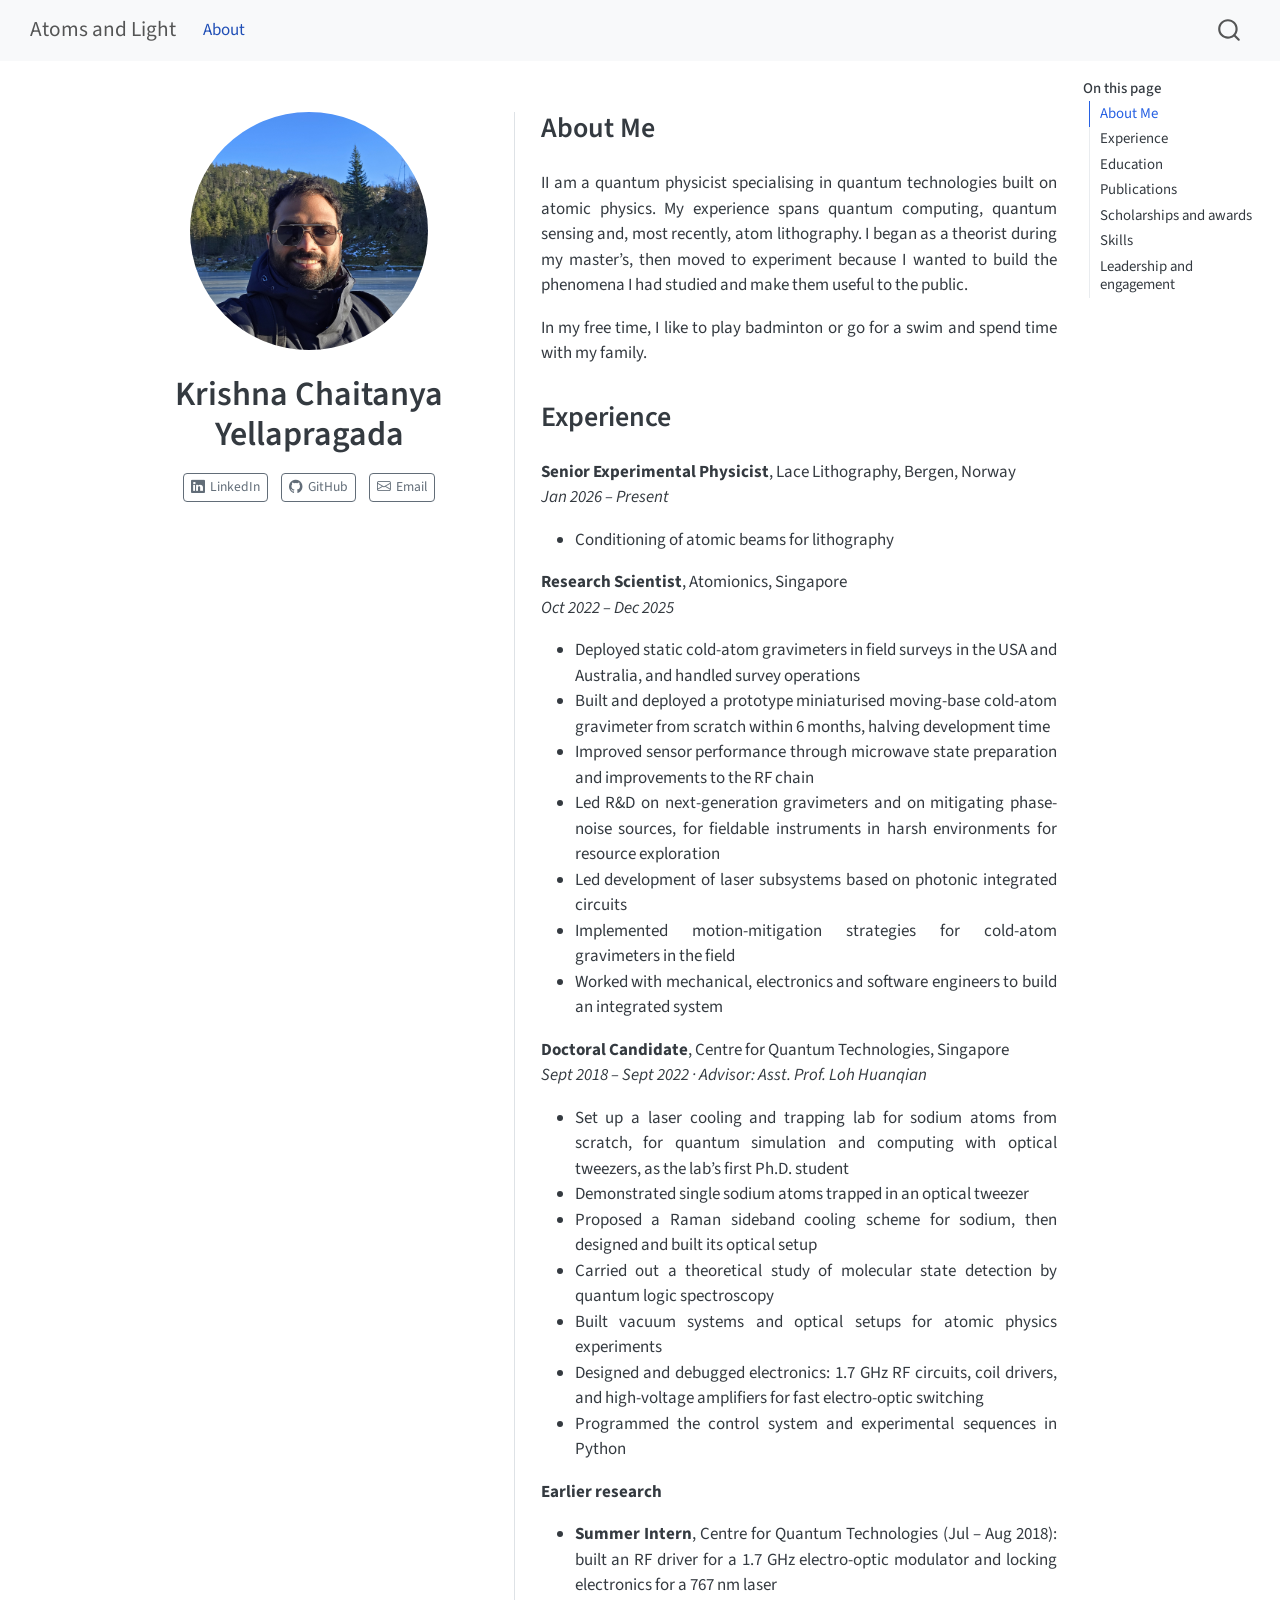
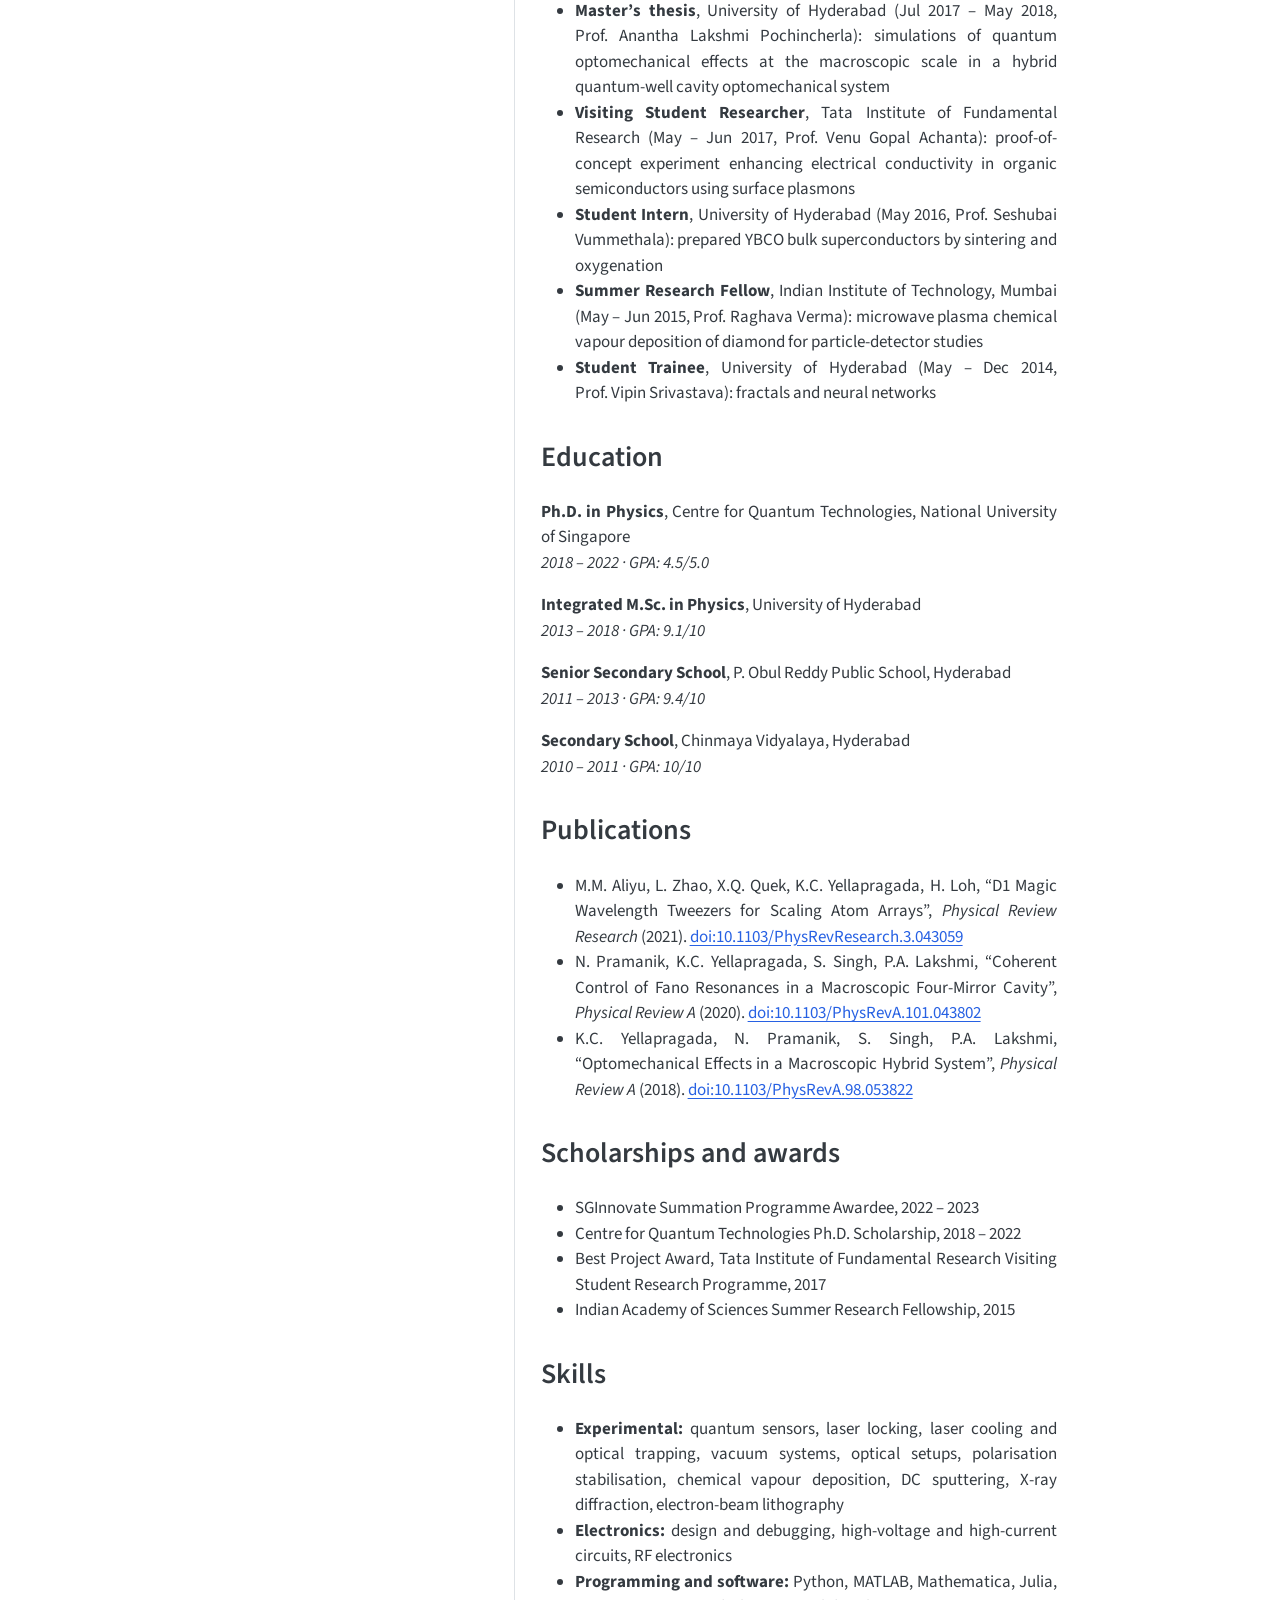
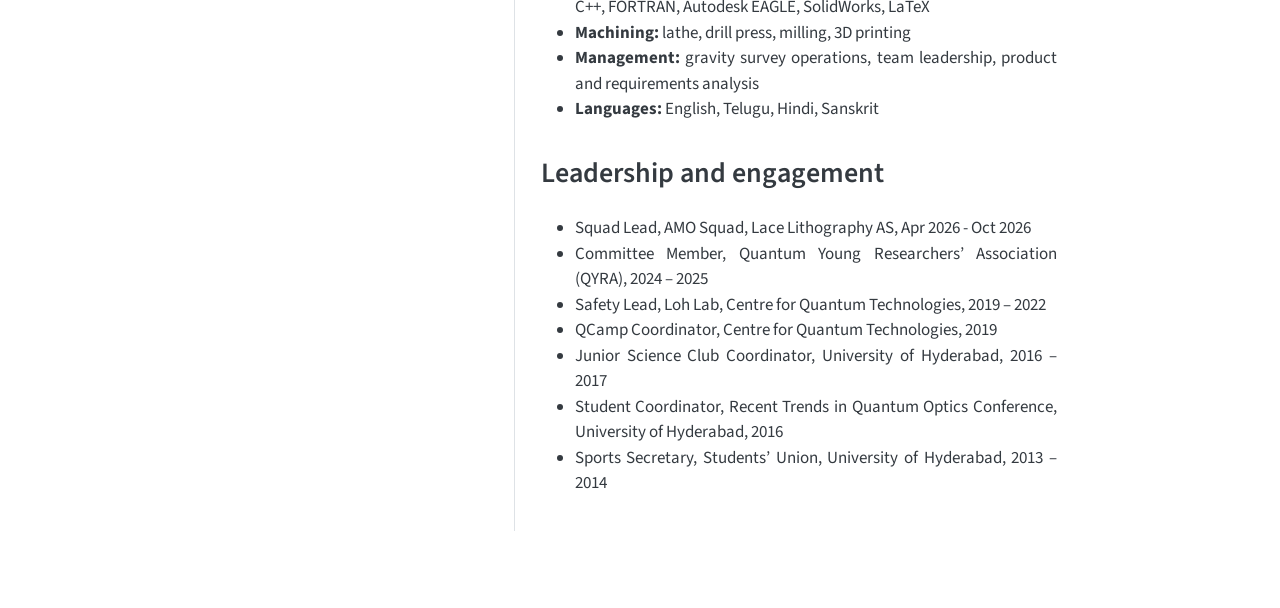
==== docs/about.html @ 5b6714f2 "update contact" ====
<!DOCTYPE html>
<html xmlns="http://www.w3.org/1999/xhtml" lang="en" xml:lang="en"><head>

<meta charset="utf-8">
<meta name="generator" content="quarto-1.10.18">

<meta name="viewport" content="width=device-width, initial-scale=1.0, user-scalable=yes">


<title>Krishna Chaitanya Yellapragada – Atoms and Light</title>
<style>
/* Default styles provided by pandoc.
** See https://pandoc.org/MANUAL.html#variables-for-html for config info.
*/
span.smallcaps{font-variant: small-caps;}
div.columns{display: flex; gap: 1.5em;}
div.column{flex: auto;}
@media screen {
div.columns{gap: min(4vw, 1.5em);}
div.column{overflow-x: auto;}
}
div.hanging-indent{margin-left: 1.5em; text-indent: -1.5em;}
ul.task-list{list-style: none;}
ul.task-list li input[type="checkbox"] {
  width: 0.8em;
  margin: 0 0.8em 0.2em -1em; /* quarto-specific, see https://github.com/quarto-dev/quarto-cli/issues/4556 */ 
  vertical-align: middle;
}
</style>


<script src="site_libs/quarto-nav/quarto-nav.js"></script>
<script src="site_libs/quarto-nav/headroom.min.js"></script>
<script src="site_libs/clipboard/clipboard.min.js"></script>
<script src="site_libs/quarto-search/autocomplete.umd.js"></script>
<script src="site_libs/quarto-search/fuse.min.js"></script>
<script src="site_libs/quarto-search/quarto-search.js"></script>
<meta name="quarto:offset" content="./">
<script src="site_libs/quarto-html/quarto.js" type="module"></script>
<script src="site_libs/quarto-html/tabsets/tabsets.js" type="module"></script>
<script src="site_libs/quarto-html/popper.min.js"></script>
<script src="site_libs/quarto-html/tippy.umd.min.js"></script>
<link href="site_libs/quarto-html/tippy.css" rel="stylesheet">
<link href="site_libs/quarto-html/quarto-syntax-highlighting-64a204ab8560d761af7679ceaba22944.css" rel="stylesheet" id="quarto-text-highlighting-styles">
<script src="site_libs/bootstrap/bootstrap.min.js"></script>
<link href="site_libs/bootstrap/bootstrap-icons.css" rel="stylesheet">
<link href="site_libs/bootstrap/bootstrap-0900497a1047311e51feb6b07a6ad176.min.css" rel="stylesheet" append-hash="true" id="quarto-bootstrap" data-mode="light">
<script id="quarto-search-options" type="application/json">{
  "location": "navbar",
  "copy-button": false,
  "collapse-after": 3,
  "panel-placement": "end",
  "type": "overlay",
  "limit": 50,
  "keyboard-shortcut": [
    "f",
    "/",
    "s"
  ],
  "show-item-context": false,
  "language": {
    "search-no-results-text": "No results",
    "search-matching-documents-text": "matching documents",
    "search-copy-link-title": "Copy link to search",
    "search-hide-matches-text": "Hide additional matches",
    "search-more-match-text": "more match in this document",
    "search-more-matches-text": "more matches in this document",
    "search-clear-button-title": "Clear",
    "search-text-placeholder": "",
    "search-detached-cancel-button-title": "Cancel",
    "search-submit-button-title": "Submit",
    "search-label": "Search"
  }
}</script>


<link rel="stylesheet" href="styles.css">
</head>

<body class="nav-fixed quarto-light">

<div id="quarto-search-results"></div>
  <header id="quarto-header" class="headroom fixed-top">
    <nav class="navbar navbar-expand-lg " data-bs-theme="dark">
      <div class="navbar-container container-fluid">
      <div class="navbar-brand-container mx-auto">
    <a class="navbar-brand" href="./index.html">
    <span class="navbar-title">Atoms and Light</span>
    </a>
  </div>
            <div id="quarto-search" class="" title="Search"></div>
          <button class="navbar-toggler" type="button" data-bs-toggle="collapse" data-bs-target="#navbarCollapse" aria-controls="navbarCollapse" role="menu" aria-expanded="false" aria-label="Toggle navigation" onclick="if (window.quartoToggleHeadroom) { window.quartoToggleHeadroom(); }">
  <span class="navbar-toggler-icon"></span>
</button>
          <div class="collapse navbar-collapse" id="navbarCollapse">
            <ul class="navbar-nav navbar-nav-scroll me-auto">
  <li class="nav-item">
    <a class="nav-link active" href="./about.html" aria-current="page"> 
<span class="menu-text">About</span></a>
  </li>  
</ul>
          </div> <!-- /navcollapse -->
            <div class="quarto-navbar-tools">
</div>
      </div> <!-- /container-fluid -->
    </nav>
</header>
<!-- content -->
<div id="quarto-content" class="quarto-container page-columns page-rows-contents page-layout-article page-navbar">
<!-- sidebar -->
<!-- margin-sidebar -->
    <div id="quarto-margin-sidebar" class="sidebar margin-sidebar">
        <nav id="TOC" role="doc-toc" class="toc-active">
    <h2 id="toc-title">On this page</h2>
  <ul>
  <li><a href="#about-me" id="toc-about-me" class="nav-link active" data-scroll-target="#about-me">About Me</a></li>
  <li><a href="#experience" id="toc-experience" class="nav-link" data-scroll-target="#experience">Experience</a></li>
  <li><a href="#education" id="toc-education" class="nav-link" data-scroll-target="#education">Education</a></li>
  <li><a href="#publications" id="toc-publications" class="nav-link" data-scroll-target="#publications">Publications</a></li>
  <li><a href="#scholarships-and-awards" id="toc-scholarships-and-awards" class="nav-link" data-scroll-target="#scholarships-and-awards">Scholarships and awards</a></li>
  <li><a href="#skills" id="toc-skills" class="nav-link" data-scroll-target="#skills">Skills</a></li>
  <li><a href="#leadership-and-engagement" id="toc-leadership-and-engagement" class="nav-link" data-scroll-target="#leadership-and-engagement">Leadership and engagement</a></li>
  </ul>
</nav>
    </div>
<!-- main -->
<div class="quarto-about-trestles">
  <div class="about-entity">
    <img src="general_images/KC_DP.jpg" class="about-image
  round " style="height: 14em; width: 14em;">
<header id="title-block-header" class="quarto-title-block default">
<div class="quarto-title">
<h1 class="title">Krishna Chaitanya Yellapragada</h1>
</div>
<div class="quarto-title-meta">
  </div>
</header>
    <div class="about-links">
  <a href="https://www.linkedin.com/in/krishna-chaitanya-yellapragada" class="about-link" rel="" target="">
    <i class="bi bi-linkedin"></i>
     <span class="about-link-text">LinkedIn</span>
  </a>
  <a href="https://github.com/ykrischait" class="about-link" rel="" target="">
    <i class="bi bi-github"></i>
     <span class="about-link-text">GitHub</span>
  </a>
  <a href="mailto:contact@atomsandlight.com" class="about-link" rel="" target="">
    <i class="bi bi-envelope"></i>
     <span class="about-link-text">Email</span>
  </a>
</div>
  </div>
  <div class="about-contents"><main class="content" id="quarto-document-content">

<section id="about-me" class="level2">
<h2 data-anchor-id="about-me">About Me</h2>
<p>II am a quantum physicist specialising in quantum technologies built on atomic physics. My experience spans quantum computing, quantum sensing and, most recently, atom lithography. I began as a theorist during my master’s, then moved to experiment because I wanted to build the phenomena I had studied and make them useful to the public.</p>
<p>In my free time, I like to play badminton or go for a swim and spend time with my family.</p>
</section>
<section id="experience" class="level2">
<h2 data-anchor-id="experience">Experience</h2>
<p><strong>Senior Experimental Physicist</strong>, Lace Lithography, Bergen, Norway<br> <em>Jan 2026 – Present</em></p>
<ul>
<li>Conditioning of atomic beams for lithography</li>
</ul>
<p><strong>Research Scientist</strong>, Atomionics, Singapore<br> <em>Oct 2022 – Dec 2025</em></p>
<ul>
<li>Deployed static cold-atom gravimeters in field surveys in the USA and Australia, and handled survey operations</li>
<li>Built and deployed a prototype miniaturised moving-base cold-atom gravimeter from scratch within 6 months, halving development time</li>
<li>Improved sensor performance through microwave state preparation and improvements to the RF chain</li>
<li>Led R&amp;D on next-generation gravimeters and on mitigating phase-noise sources, for fieldable instruments in harsh environments for resource exploration</li>
<li>Led development of laser subsystems based on photonic integrated circuits</li>
<li>Implemented motion-mitigation strategies for cold-atom gravimeters in the field</li>
<li>Worked with mechanical, electronics and software engineers to build an integrated system</li>
</ul>
<p><strong>Doctoral Candidate</strong>, Centre for Quantum Technologies, Singapore<br> <em>Sept 2018 – Sept 2022 · Advisor: Asst. Prof.&nbsp;Loh Huanqian</em></p>
<ul>
<li>Set up a laser cooling and trapping lab for sodium atoms from scratch, for quantum simulation and computing with optical tweezers, as the lab’s first Ph.D.&nbsp;student</li>
<li>Demonstrated single sodium atoms trapped in an optical tweezer</li>
<li>Proposed a Raman sideband cooling scheme for sodium, then designed and built its optical setup</li>
<li>Carried out a theoretical study of molecular state detection by quantum logic spectroscopy</li>
<li>Built vacuum systems and optical setups for atomic physics experiments</li>
<li>Designed and debugged electronics: 1.7 GHz RF circuits, coil drivers, and high-voltage amplifiers for fast electro-optic switching</li>
<li>Programmed the control system and experimental sequences in Python</li>
</ul>
<p><strong>Earlier research</strong></p>
<ul>
<li><strong>Summer Intern</strong>, Centre for Quantum Technologies (Jul – Aug 2018): built an RF driver for a 1.7 GHz electro-optic modulator and locking electronics for a 767 nm laser</li>
<li><strong>Master’s thesis</strong>, University of Hyderabad (Jul 2017 – May 2018, Prof.&nbsp;Anantha Lakshmi Pochincherla): simulations of quantum optomechanical effects at the macroscopic scale in a hybrid quantum-well cavity optomechanical system</li>
<li><strong>Visiting Student Researcher</strong>, Tata Institute of Fundamental Research (May – Jun 2017, Prof.&nbsp;Venu Gopal Achanta): proof-of-concept experiment enhancing electrical conductivity in organic semiconductors using surface plasmons</li>
<li><strong>Student Intern</strong>, University of Hyderabad (May 2016, Prof.&nbsp;Seshubai Vummethala): prepared YBCO bulk superconductors by sintering and oxygenation</li>
<li><strong>Summer Research Fellow</strong>, Indian Institute of Technology, Mumbai (May – Jun 2015, Prof.&nbsp;Raghava Verma): microwave plasma chemical vapour deposition of diamond for particle-detector studies</li>
<li><strong>Student Trainee</strong>, University of Hyderabad (May – Dec 2014, Prof.&nbsp;Vipin Srivastava): fractals and neural networks</li>
</ul>
</section>
<section id="education" class="level2">
<h2 data-anchor-id="education">Education</h2>
<p><strong>Ph.D.&nbsp;in Physics</strong>, Centre for Quantum Technologies, National University of Singapore<br> <em>2018 – 2022 · GPA: 4.5/5.0</em></p>
<p><strong>Integrated M.Sc. in Physics</strong>, University of Hyderabad<br> <em>2013 – 2018 · GPA: 9.1/10</em></p>
<p><strong>Senior Secondary School</strong>, P. Obul Reddy Public School, Hyderabad<br> <em>2011 – 2013 · GPA: 9.4/10</em></p>
<p><strong>Secondary School</strong>, Chinmaya Vidyalaya, Hyderabad<br> <em>2010 – 2011 · GPA: 10/10</em></p>
</section>
<section id="publications" class="level2">
<h2 data-anchor-id="publications">Publications</h2>
<ul>
<li>M.M. Aliyu, L. Zhao, X.Q. Quek, K.C. Yellapragada, H. Loh, “D1 Magic Wavelength Tweezers for Scaling Atom Arrays”, <em>Physical Review Research</em> (2021). <a href="https://doi.org/10.1103/PhysRevResearch.3.043059">doi:10.1103/PhysRevResearch.3.043059</a></li>
<li>N. Pramanik, K.C. Yellapragada, S. Singh, P.A. Lakshmi, “Coherent Control of Fano Resonances in a Macroscopic Four-Mirror Cavity”, <em>Physical Review A</em> (2020). <a href="https://doi.org/10.1103/PhysRevA.101.043802">doi:10.1103/PhysRevA.101.043802</a></li>
<li>K.C. Yellapragada, N. Pramanik, S. Singh, P.A. Lakshmi, “Optomechanical Effects in a Macroscopic Hybrid System”, <em>Physical Review A</em> (2018). <a href="https://doi.org/10.1103/PhysRevA.98.053822">doi:10.1103/PhysRevA.98.053822</a></li>
</ul>
</section>
<section id="scholarships-and-awards" class="level2">
<h2 data-anchor-id="scholarships-and-awards">Scholarships and awards</h2>
<ul>
<li>SGInnovate Summation Programme Awardee, 2022 – 2023</li>
<li>Centre for Quantum Technologies Ph.D.&nbsp;Scholarship, 2018 – 2022</li>
<li>Best Project Award, Tata Institute of Fundamental Research Visiting Student Research Programme, 2017</li>
<li>Indian Academy of Sciences Summer Research Fellowship, 2015</li>
</ul>
</section>
<section id="skills" class="level2">
<h2 data-anchor-id="skills">Skills</h2>
<ul>
<li><strong>Experimental:</strong> quantum sensors, laser locking, laser cooling and optical trapping, vacuum systems, optical setups, polarisation stabilisation, chemical vapour deposition, DC sputtering, X-ray diffraction, electron-beam lithography</li>
<li><strong>Electronics:</strong> design and debugging, high-voltage and high-current circuits, RF electronics</li>
<li><strong>Programming and software:</strong> Python, MATLAB, Mathematica, Julia, C++, FORTRAN, Autodesk EAGLE, SolidWorks, LaTeX</li>
<li><strong>Machining:</strong> lathe, drill press, milling, 3D printing</li>
<li><strong>Management:</strong> gravity survey operations, team leadership, product and requirements analysis</li>
<li><strong>Languages:</strong> English, Telugu, Hindi, Sanskrit</li>
</ul>
</section>
<section id="leadership-and-engagement" class="level2">
<h2 data-anchor-id="leadership-and-engagement">Leadership and engagement</h2>
<ul>
<li>Squad Lead, AMO Squad, Lace Lithography AS, Apr 2026 - Oct 2026</li>
<li>Committee Member, Quantum Young Researchers’ Association (QYRA), 2024 – 2025</li>
<li>Safety Lead, Loh Lab, Centre for Quantum Technologies, 2019 – 2022</li>
<li>QCamp Coordinator, Centre for Quantum Technologies, 2019</li>
<li>Junior Science Club Coordinator, University of Hyderabad, 2016 – 2017</li>
<li>Student Coordinator, Recent Trends in Quantum Optics Conference, University of Hyderabad, 2016</li>
<li>Sports Secretary, Students’ Union, University of Hyderabad, 2013 – 2014</li>
</ul>


</section>
</main></div>
</div>
 <!-- /main -->
<script id="quarto-html-after-body" type="application/javascript">
  window.document.addEventListener("DOMContentLoaded", function (event) {
    const isCodeAnnotation = (el) => {
      for (const clz of el.classList) {
        if (clz.startsWith('code-annotation-')) {                     
          return true;
        }
      }
      return false;
    }
    const onCopySuccess = function(e) {
      // button target
      const button = e.trigger;
      // don't keep focus
      button.blur();
      // flash "checked"
      button.classList.add('code-copy-button-checked');
      var currentTitle = button.getAttribute("title");
      button.setAttribute("title", "Copied!");
      let tooltip;
      if (window.bootstrap) {
        button.setAttribute("data-bs-toggle", "tooltip");
        button.setAttribute("data-bs-placement", "left");
        button.setAttribute("data-bs-title", "Copied!");
        tooltip = new bootstrap.Tooltip(button, 
          { trigger: "manual", 
            customClass: "code-copy-button-tooltip",
            offset: [0, -8]});
        tooltip.show();    
      }
      setTimeout(function() {
        if (tooltip) {
          tooltip.hide();
          button.removeAttribute("data-bs-title");
          button.removeAttribute("data-bs-toggle");
          button.removeAttribute("data-bs-placement");
        }
        button.setAttribute("title", currentTitle);
        button.classList.remove('code-copy-button-checked');
      }, 1000);
      // clear code selection
      e.clearSelection();
    }
    const getTextToCopy = function(trigger) {
      const outerScaffold = trigger.parentElement.cloneNode(true);
      const codeEl = outerScaffold.querySelector('code');
      for (const childEl of codeEl.children) {
        if (isCodeAnnotation(childEl)) {
          childEl.remove();
        }
      }
      return codeEl.innerText;
    }
    const clipboard = new window.ClipboardJS('.code-copy-button:not([data-in-quarto-modal])', {
      text: getTextToCopy
    });
    clipboard.on('success', onCopySuccess);
    if (window.document.getElementById('quarto-embedded-source-code-modal')) {
      const clipboardModal = new window.ClipboardJS('.code-copy-button[data-in-quarto-modal]', {
        text: getTextToCopy,
        container: window.document.getElementById('quarto-embedded-source-code-modal')
      });
      clipboardModal.on('success', onCopySuccess);
    }
      var localhostRegex = new RegExp(/^(?:http|https):\/\/localhost\:?[0-9]*\//);
      var mailtoRegex = new RegExp(/^mailto:/);
        var filterRegex = new RegExp("https:\/\/www\.atomsandlight\.com");
      var isInternal = (href) => {
          return filterRegex.test(href) || localhostRegex.test(href) || mailtoRegex.test(href);
      }
      // Inspect non-navigation links and adorn them if external
     var links = window.document.querySelectorAll('a[href]:not(.nav-link):not(.navbar-brand):not(.toc-action):not(.sidebar-link):not(.sidebar-item-toggle):not(.pagination-link):not(.no-external):not([aria-hidden]):not(.dropdown-item):not(.quarto-navigation-tool):not(.about-link)');
      for (var i=0; i<links.length; i++) {
        const link = links[i];
        if (!isInternal(link.href)) {
          // undo the damage that might have been done by quarto-nav.js in the case of
          // links that we want to consider external
          if (link.dataset.originalHref !== undefined) {
            link.href = link.dataset.originalHref;
          }
        }
      }
    function tippyHover(el, contentFn, onTriggerFn, onUntriggerFn) {
      const config = {
        allowHTML: true,
        maxWidth: 500,
        delay: 100,
        arrow: false,
        appendTo: function(el) {
            return el.parentElement;
        },
        interactive: true,
        interactiveBorder: 10,
        theme: 'quarto',
        placement: 'bottom-start',
      };
      if (contentFn) {
        config.content = contentFn;
      }
      if (onTriggerFn) {
        config.onTrigger = onTriggerFn;
      }
      if (onUntriggerFn) {
        config.onUntrigger = onUntriggerFn;
      }
      window.tippy(el, config); 
    }
    const noterefs = window.document.querySelectorAll('a[role="doc-noteref"]');
    for (var i=0; i<noterefs.length; i++) {
      const ref = noterefs[i];
      tippyHover(ref, function() {
        // use id or data attribute instead here
        let href = ref.getAttribute('data-footnote-href') || ref.getAttribute('href');
        try { href = new URL(href).hash; } catch {}
        const id = href.replace(/^#\/?/, "");
        const note = window.document.getElementById(id);
        if (note) {
          return note.innerHTML;
        } else {
          return "";
        }
      });
    }
    const xrefs = window.document.querySelectorAll('a.quarto-xref');
    const processXRef = (id, note) => {
      // Strip column container classes
      const stripColumnClz = (el) => {
        el.classList.remove("page-full", "page-columns");
        if (el.children) {
          for (const child of el.children) {
            stripColumnClz(child);
          }
        }
      }
      stripColumnClz(note)
      if (id === null || id.startsWith('sec-')) {
        // Special case sections, only their first couple elements
        const container = document.createElement("div");
        if (note.children && note.children.length > 2) {
          container.appendChild(note.children[0].cloneNode(true));
          for (let i = 1; i < note.children.length; i++) {
            const child = note.children[i];
            if (child.tagName === "P" && child.innerText === "") {
              continue;
            } else {
              container.appendChild(child.cloneNode(true));
              break;
            }
          }
          if (window.Quarto?.typesetMath) {
            window.Quarto.typesetMath(container);
          }
          return container.innerHTML
        } else {
          if (window.Quarto?.typesetMath) {
            window.Quarto.typesetMath(note);
          }
          return note.innerHTML;
        }
      } else {
        // Remove any anchor links if they are present
        const anchorLink = note.querySelector('a.anchorjs-link');
        if (anchorLink) {
          anchorLink.remove();
        }
        if (window.Quarto?.typesetMath) {
          window.Quarto.typesetMath(note);
        }
        if (note.classList.contains("callout")) {
          return note.outerHTML;
        } else {
          return note.innerHTML;
        }
      }
    }
    for (var i=0; i<xrefs.length; i++) {
      const xref = xrefs[i];
      tippyHover(xref, undefined, function(instance) {
        instance.disable();
        let url = xref.getAttribute('href');
        let hash = undefined; 
        if (url.startsWith('#')) {
          hash = url;
        } else {
          try { hash = new URL(url).hash; } catch {}
        }
        if (hash) {
          const id = hash.replace(/^#\/?/, "");
          const note = window.document.getElementById(id);
          if (note !== null) {
            try {
              const html = processXRef(id, note.cloneNode(true));
              instance.setContent(html);
            } finally {
              instance.enable();
              instance.show();
            }
          } else {
            // See if we can fetch this
            fetch(url.split('#')[0])
            .then(res => res.text())
            .then(html => {
              const parser = new DOMParser();
              const htmlDoc = parser.parseFromString(html, "text/html");
              const note = htmlDoc.getElementById(id);
              if (note !== null) {
                const html = processXRef(id, note);
                instance.setContent(html);
              } 
            }).finally(() => {
              instance.enable();
              instance.show();
            });
          }
        } else {
          // See if we can fetch a full url (with no hash to target)
          // This is a special case and we should probably do some content thinning / targeting
          fetch(url)
          .then(res => res.text())
          .then(html => {
            const parser = new DOMParser();
            const htmlDoc = parser.parseFromString(html, "text/html");
            const note = htmlDoc.querySelector('main.content');
            if (note !== null) {
              // This should only happen for chapter cross references
              // (since there is no id in the URL)
              // remove the first header
              if (note.children.length > 0 && note.children[0].tagName === "HEADER") {
                note.children[0].remove();
              }
              const html = processXRef(null, note);
              instance.setContent(html);
            } 
          }).finally(() => {
            instance.enable();
            instance.show();
          });
        }
      }, function(instance) {
      });
    }
        let selectedAnnoteEl;
        const selectorForAnnotation = ( cell, annotation) => {
          let cellAttr = 'data-code-cell="' + cell + '"';
          let lineAttr = 'data-code-annotation="' +  annotation + '"';
          const selector = 'span[' + cellAttr + '][' + lineAttr + ']';
          return selector;
        }
        const selectCodeLines = (annoteEl) => {
          const doc = window.document;
          const targetCell = annoteEl.getAttribute("data-target-cell");
          const targetAnnotation = annoteEl.getAttribute("data-target-annotation");
          const annoteSpan = window.document.querySelector(selectorForAnnotation(targetCell, targetAnnotation));
          const lines = annoteSpan.getAttribute("data-code-lines").split(",");
          const lineIds = lines.map((line) => {
            return targetCell + "-" + line;
          })
          let top = null;
          let height = null;
          let parent = null;
          if (lineIds.length > 0) {
              //compute the position of the single el (top and bottom and make a div)
              const el = window.document.getElementById(lineIds[0]);
              top = el.offsetTop;
              height = el.offsetHeight;
              parent = el.parentElement.parentElement;
            if (lineIds.length > 1) {
              const lastEl = window.document.getElementById(lineIds[lineIds.length - 1]);
              const bottom = lastEl.offsetTop + lastEl.offsetHeight;
              height = bottom - top;
            }
            if (top !== null && height !== null && parent !== null) {
              // cook up a div (if necessary) and position it 
              let div = window.document.getElementById("code-annotation-line-highlight");
              if (div === null) {
                div = window.document.createElement("div");
                div.setAttribute("id", "code-annotation-line-highlight");
                div.style.position = 'absolute';
                parent.appendChild(div);
              }
              div.style.top = top - 2 + "px";
              div.style.height = height + 4 + "px";
              div.style.left = 0;
              let gutterDiv = window.document.getElementById("code-annotation-line-highlight-gutter");
              if (gutterDiv === null) {
                gutterDiv = window.document.createElement("div");
                gutterDiv.setAttribute("id", "code-annotation-line-highlight-gutter");
                gutterDiv.style.position = 'absolute';
                const codeCell = window.document.getElementById(targetCell);
                const gutter = codeCell.querySelector('.code-annotation-gutter');
                gutter.appendChild(gutterDiv);
              }
              gutterDiv.style.top = top - 2 + "px";
              gutterDiv.style.height = height + 4 + "px";
            }
            selectedAnnoteEl = annoteEl;
          }
        };
        const unselectCodeLines = () => {
          const elementsIds = ["code-annotation-line-highlight", "code-annotation-line-highlight-gutter"];
          elementsIds.forEach((elId) => {
            const div = window.document.getElementById(elId);
            if (div) {
              div.remove();
            }
          });
          selectedAnnoteEl = undefined;
        };
          // Handle positioning of the toggle
      window.addEventListener(
        "resize",
        throttle(() => {
          elRect = undefined;
          if (selectedAnnoteEl) {
            selectCodeLines(selectedAnnoteEl);
          }
        }, 10)
      );
      function throttle(fn, ms) {
      let throttle = false;
      let timer;
        return (...args) => {
          if(!throttle) { // first call gets through
              fn.apply(this, args);
              throttle = true;
          } else { // all the others get throttled
              if(timer) clearTimeout(timer); // cancel #2
              timer = setTimeout(() => {
                fn.apply(this, args);
                timer = throttle = false;
              }, ms);
          }
        };
      }
        // Attach click handler to the DT
        const annoteDls = window.document.querySelectorAll('dt[data-target-cell]');
        for (const annoteDlNode of annoteDls) {
          annoteDlNode.addEventListener('click', (event) => {
            const clickedEl = event.target;
            if (clickedEl !== selectedAnnoteEl) {
              unselectCodeLines();
              const activeEl = window.document.querySelector('dt[data-target-cell].code-annotation-active');
              if (activeEl) {
                activeEl.classList.remove('code-annotation-active');
              }
              selectCodeLines(clickedEl);
              clickedEl.classList.add('code-annotation-active');
            } else {
              // Unselect the line
              unselectCodeLines();
              clickedEl.classList.remove('code-annotation-active');
            }
          });
        }
    const findCites = (el) => {
      const parentEl = el.parentElement;
      if (parentEl) {
        const cites = parentEl.dataset.cites;
        if (cites) {
          return {
            el,
            cites: cites.split(' ')
          };
        } else {
          return findCites(el.parentElement)
        }
      } else {
        return undefined;
      }
    };
    var bibliorefs = window.document.querySelectorAll('a[role="doc-biblioref"]');
    for (var i=0; i<bibliorefs.length; i++) {
      const ref = bibliorefs[i];
      const citeInfo = findCites(ref);
      if (citeInfo) {
        tippyHover(citeInfo.el, function() {
          var popup = window.document.createElement('div');
          citeInfo.cites.forEach(function(cite) {
            var citeDiv = window.document.createElement('div');
            citeDiv.classList.add('hanging-indent');
            citeDiv.classList.add('csl-entry');
            var biblioDiv = window.document.getElementById('ref-' + cite);
            if (biblioDiv) {
              citeDiv.innerHTML = biblioDiv.innerHTML;
            }
            popup.appendChild(citeDiv);
          });
          return popup.innerHTML;
        });
      }
    }
  });
  </script>
</div> <!-- /content -->




</body></html>
---- docs/site_libs/quarto-html/tippy.css ----
.tippy-box[data-animation=fade][data-state=hidden]{opacity:0}[data-tippy-root]{max-width:calc(100vw - 10px)}.tippy-box{position:relative;background-color:#333;color:#fff;border-radius:4px;font-size:14px;line-height:1.4;white-space:normal;outline:0;transition-property:transform,visibility,opacity}.tippy-box[data-placement^=top]>.tippy-arrow{bottom:0}.tippy-box[data-placement^=top]>.tippy-arrow:before{bottom:-7px;left:0;border-width:8px 8px 0;border-top-color:initial;transform-origin:center top}.tippy-box[data-placement^=bottom]>.tippy-arrow{top:0}.tippy-box[data-placement^=bottom]>.tippy-arrow:before{top:-7px;left:0;border-width:0 8px 8px;border-bottom-color:initial;transform-origin:center bottom}.tippy-box[data-placement^=left]>.tippy-arrow{right:0}.tippy-box[data-placement^=left]>.tippy-arrow:before{border-width:8px 0 8px 8px;border-left-color:initial;right:-7px;transform-origin:center left}.tippy-box[data-placement^=right]>.tippy-arrow{left:0}.tippy-box[data-placement^=right]>.tippy-arrow:before{left:-7px;border-width:8px 8px 8px 0;border-right-color:initial;transform-origin:center right}.tippy-box[data-inertia][data-state=visible]{transition-timing-function:cubic-bezier(.54,1.5,.38,1.11)}.tippy-arrow{width:16px;height:16px;color:#333}.tippy-arrow:before{content:"";position:absolute;border-color:transparent;border-style:solid}.tippy-content{position:relative;padding:5px 9px;z-index:1}
---- docs/site_libs/quarto-html/quarto-syntax-highlighting-64a204ab8560d761af7679ceaba22944.css ----
/* quarto syntax highlight colors */
:root {
  --quarto-hl-ot-color: #003B4F;
  --quarto-hl-at-color: #657422;
  --quarto-hl-ss-color: #20794D;
  --quarto-hl-an-color: #5E5E5E;
  --quarto-hl-fu-color: #4758AB;
  --quarto-hl-st-color: #20794D;
  --quarto-hl-cf-color: #003B4F;
  --quarto-hl-op-color: #5E5E5E;
  --quarto-hl-er-color: #AD0000;
  --quarto-hl-bn-color: #AD0000;
  --quarto-hl-al-color: #AD0000;
  --quarto-hl-va-color: #111111;
  --quarto-hl-bu-color: inherit;
  --quarto-hl-ex-color: inherit;
  --quarto-hl-pp-color: #AD0000;
  --quarto-hl-in-color: #5E5E5E;
  --quarto-hl-vs-color: #20794D;
  --quarto-hl-wa-color: #5E5E5E;
  --quarto-hl-do-color: #5E5E5E;
  --quarto-hl-im-color: #00769E;
  --quarto-hl-ch-color: #20794D;
  --quarto-hl-dt-color: #AD0000;
  --quarto-hl-fl-color: #AD0000;
  --quarto-hl-co-color: #5E5E5E;
  --quarto-hl-cv-color: #5E5E5E;
  --quarto-hl-cn-color: #8f5902;
  --quarto-hl-sc-color: #5E5E5E;
  --quarto-hl-dv-color: #AD0000;
  --quarto-hl-kw-color: #003B4F;
}

/* other quarto variables */
:root {
  --quarto-font-monospace: SFMono-Regular, Menlo, Monaco, Consolas, "Liberation Mono", "Courier New", monospace;
}

/* syntax highlight based on Pandoc's rules */
pre > code.sourceCode > span {
  color: #003B4F;
}

code.sourceCode > span {
  color: #003B4F;
}

div.sourceCode,
div.sourceCode pre.sourceCode {
  color: #003B4F;
}

/* Normal */
code span {
  color: #003B4F;
}

/* Alert */
code span.al {
  color: #AD0000;
  font-style: inherit;
}

/* Annotation */
code span.an {
  color: #5E5E5E;
  font-style: inherit;
}

/* Attribute */
code span.at {
  color: #657422;
  font-style: inherit;
}

/* BaseN */
code span.bn {
  color: #AD0000;
  font-style: inherit;
}

/* BuiltIn */
code span.bu {
  font-style: inherit;
}

/* ControlFlow */
code span.cf {
  color: #003B4F;
  font-weight: bold;
  font-style: inherit;
}

/* Char */
code span.ch {
  color: #20794D;
  font-style: inherit;
}

/* Constant */
code span.cn {
  color: #8f5902;
  font-style: inherit;
}

/* Comment */
code span.co {
  color: #5E5E5E;
  font-style: inherit;
}

/* CommentVar */
code span.cv {
  color: #5E5E5E;
  font-style: italic;
}

/* Documentation */
code span.do {
  color: #5E5E5E;
  font-style: italic;
}

/* DataType */
code span.dt {
  color: #AD0000;
  font-style: inherit;
}

/* DecVal */
code span.dv {
  color: #AD0000;
  font-style: inherit;
}

/* Error */
code span.er {
  color: #AD0000;
  font-style: inherit;
}

/* Extension */
code span.ex {
  font-style: inherit;
}

/* Float */
code span.fl {
  color: #AD0000;
  font-style: inherit;
}

/* Function */
code span.fu {
  color: #4758AB;
  font-style: inherit;
}

/* Import */
code span.im {
  color: #00769E;
  font-style: inherit;
}

/* Information */
code span.in {
  color: #5E5E5E;
  font-style: inherit;
}

/* Keyword */
code span.kw {
  color: #003B4F;
  font-weight: bold;
  font-style: inherit;
}

/* Operator */
code span.op {
  color: #5E5E5E;
  font-style: inherit;
}

/* Other */
code span.ot {
  color: #003B4F;
  font-style: inherit;
}

/* Preprocessor */
code span.pp {
  color: #AD0000;
  font-style: inherit;
}

/* SpecialChar */
code span.sc {
  color: #5E5E5E;
  font-style: inherit;
}

/* SpecialString */
code span.ss {
  color: #20794D;
  font-style: inherit;
}

/* String */
code span.st {
  color: #20794D;
  font-style: inherit;
}

/* Variable */
code span.va {
  color: #111111;
  font-style: inherit;
}

/* VerbatimString */
code span.vs {
  color: #20794D;
  font-style: inherit;
}

/* Warning */
code span.wa {
  color: #5E5E5E;
  font-style: italic;
}

.prevent-inlining {
  content: "</";
}

/*# sourceMappingURL=9d8d5bb603a83b8298b89080a598c93b.css.map */
---- docs/styles.css ----
/* css styles */
main.content p,
main.content li {
  text-align: justify;
  hyphens: auto;
}
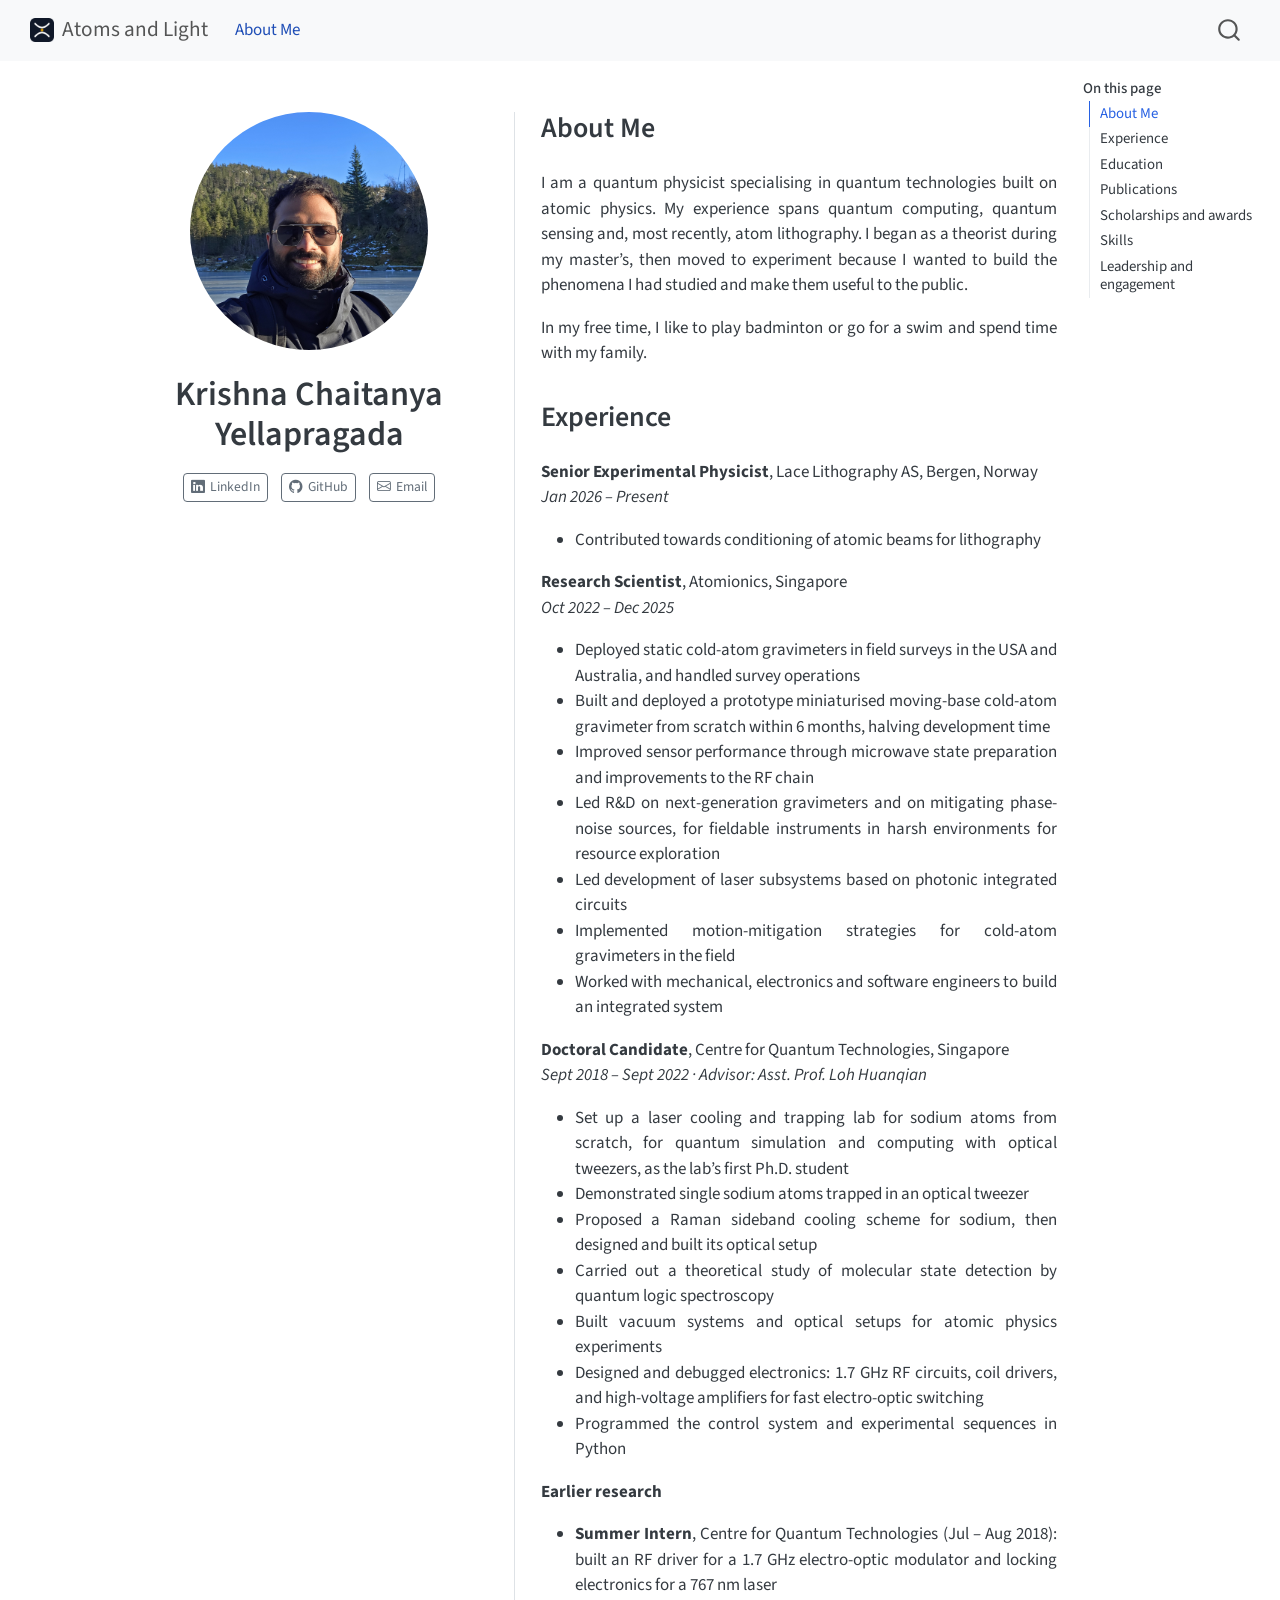
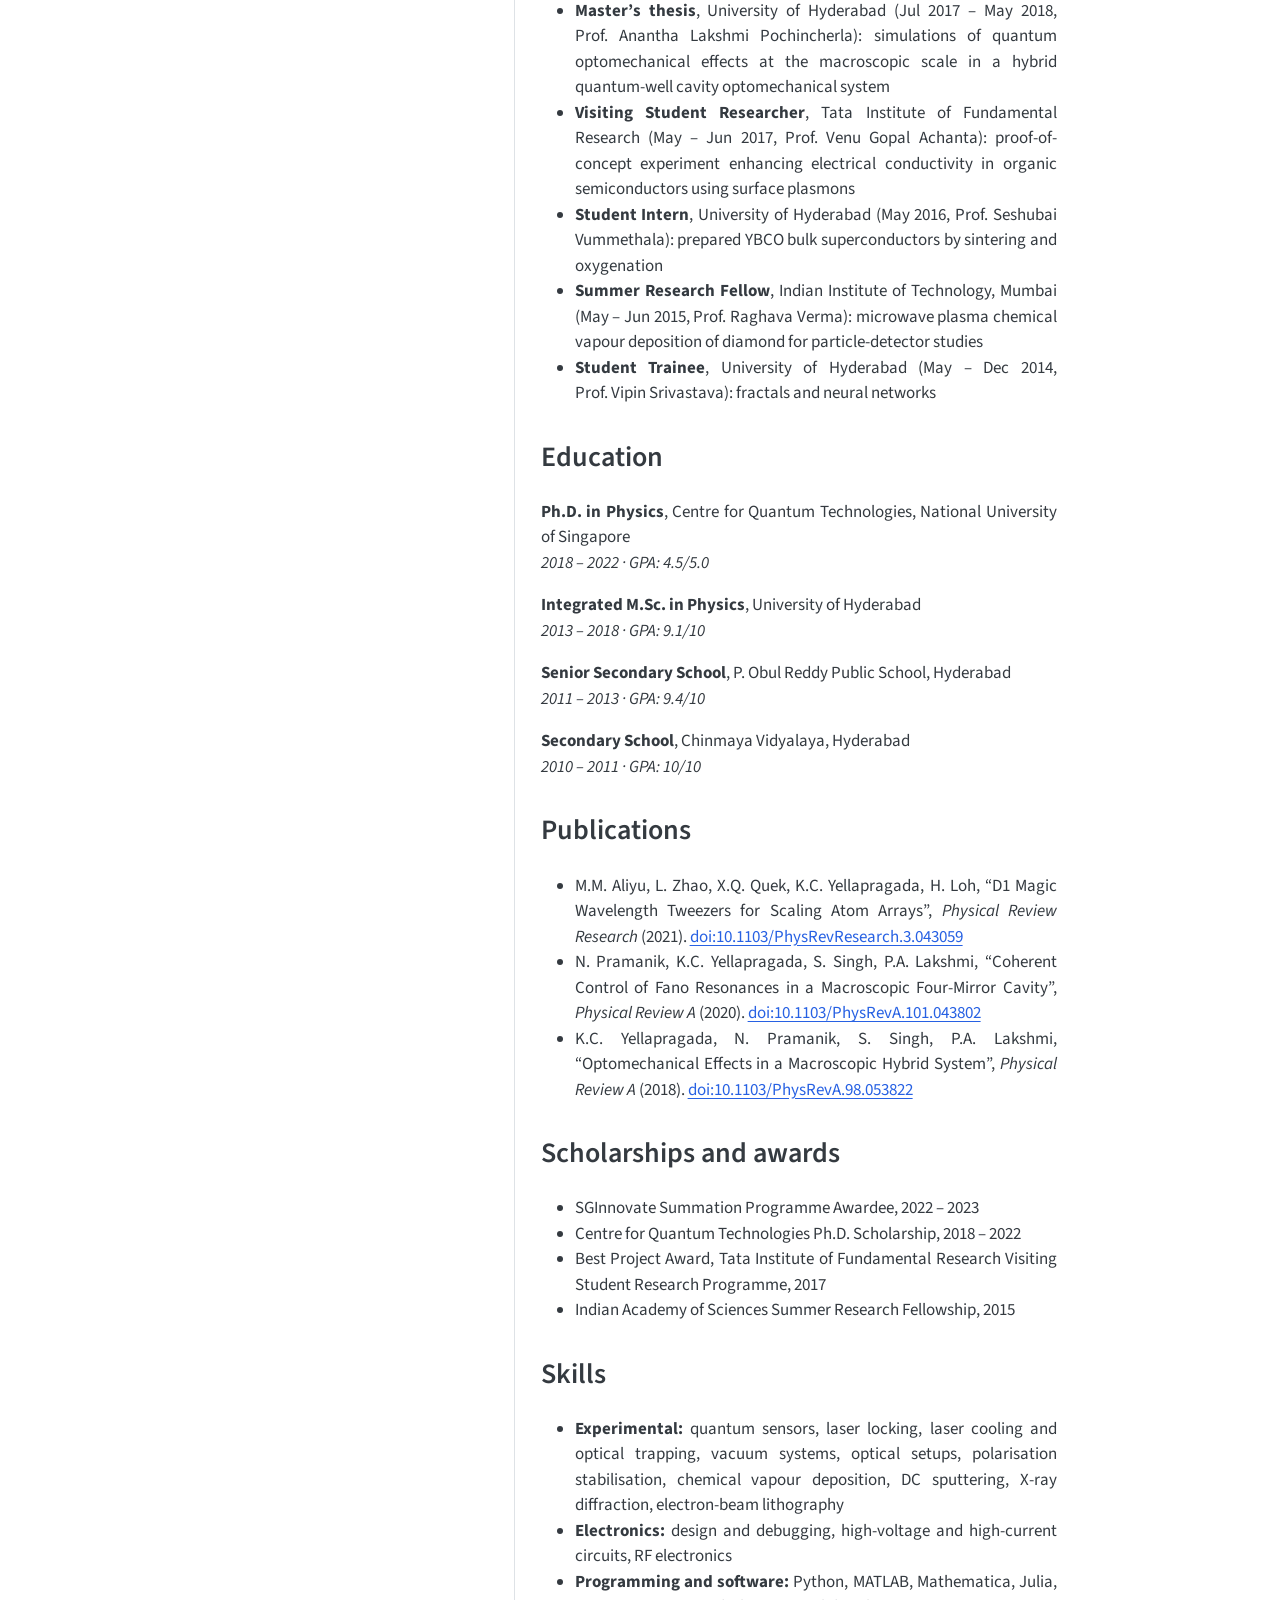
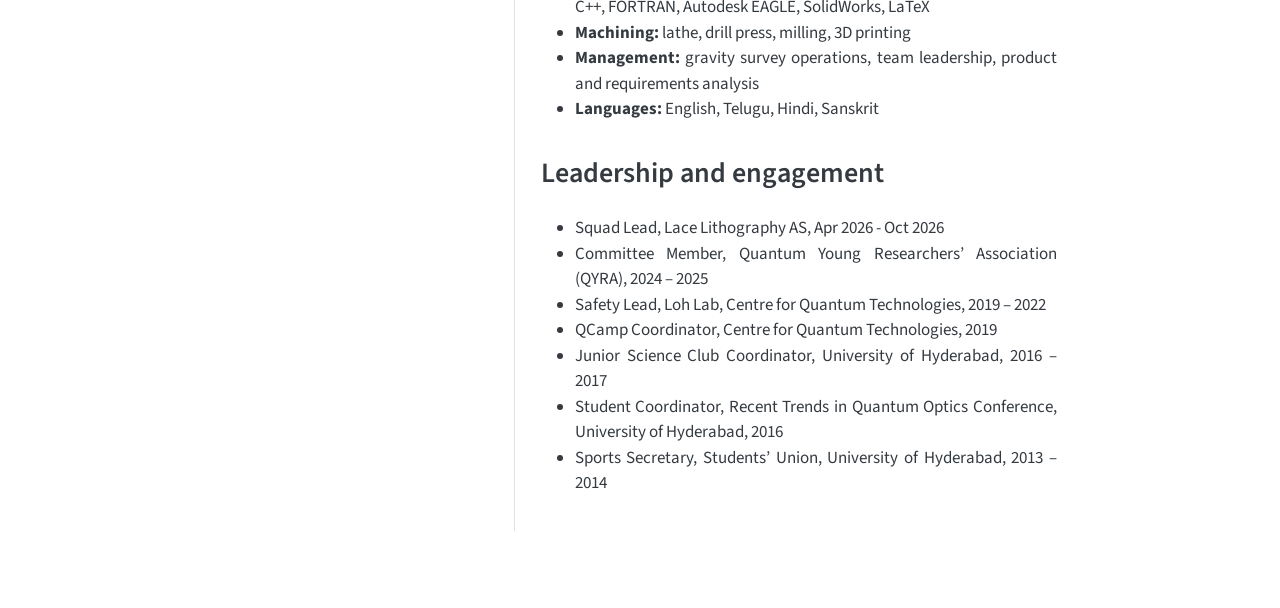
==== commit c41f55a5: "clean up About me" ====
--- a/docs/about.html
+++ b/docs/about.html
@@ -36,6 +36,7 @@
 <script src="site_libs/quarto-search/fuse.min.js"></script>
 <script src="site_libs/quarto-search/quarto-search.js"></script>
 <meta name="quarto:offset" content="./">
+<link href="./general_images/favicon.svg" rel="icon" type="image/svg+xml">
 <script src="site_libs/quarto-html/quarto.js" type="module"></script>
 <script src="site_libs/quarto-html/tabsets/tabsets.js" type="module"></script>
 <script src="site_libs/quarto-html/popper.min.js"></script>
@@ -44,7 +45,7 @@
 <link href="site_libs/quarto-html/quarto-syntax-highlighting-64a204ab8560d761af7679ceaba22944.css" rel="stylesheet" id="quarto-text-highlighting-styles">
 <script src="site_libs/bootstrap/bootstrap.min.js"></script>
 <link href="site_libs/bootstrap/bootstrap-icons.css" rel="stylesheet">
-<link href="site_libs/bootstrap/bootstrap-0900497a1047311e51feb6b07a6ad176.min.css" rel="stylesheet" append-hash="true" id="quarto-bootstrap" data-mode="light">
+<link href="site_libs/bootstrap/bootstrap-38911d1f1c5e13469c1ae9aa522c8a2f.min.css" rel="stylesheet" append-hash="true" id="quarto-bootstrap" data-mode="light">
 <script id="quarto-search-options" type="application/json">{
   "location": "navbar",
   "copy-button": false,
@@ -84,6 +85,10 @@
     <nav class="navbar navbar-expand-lg " data-bs-theme="dark">
       <div class="navbar-container container-fluid">
       <div class="navbar-brand-container mx-auto">
+    <a href="./index.html" class="navbar-brand navbar-brand-logo">
+    <img src="./general_images/site-logo.png" alt="Atoms and Light logo" class="navbar-logo light-content">
+    <img src="./general_images/site-logo.png" alt="Atoms and Light logo" class="navbar-logo dark-content">
+    </a>
     <a class="navbar-brand" href="./index.html">
     <span class="navbar-title">Atoms and Light</span>
     </a>
@@ -96,7 +101,7 @@
             <ul class="navbar-nav navbar-nav-scroll me-auto">
   <li class="nav-item">
     <a class="nav-link active" href="./about.html" aria-current="page"> 
-<span class="menu-text">About</span></a>
+<span class="menu-text">About Me</span></a>
   </li>  
 </ul>
           </div> <!-- /navcollapse -->
@@ -154,14 +159,14 @@
 
 <section id="about-me" class="level2">
 <h2 data-anchor-id="about-me">About Me</h2>
-<p>II am a quantum physicist specialising in quantum technologies built on atomic physics. My experience spans quantum computing, quantum sensing and, most recently, atom lithography. I began as a theorist during my master’s, then moved to experiment because I wanted to build the phenomena I had studied and make them useful to the public.</p>
+<p>I am a quantum physicist specialising in quantum technologies built on atomic physics. My experience spans quantum computing, quantum sensing and, most recently, atom lithography. I began as a theorist during my master’s, then moved to experiment because I wanted to build the phenomena I had studied and make them useful to the public.</p>
 <p>In my free time, I like to play badminton or go for a swim and spend time with my family.</p>
 </section>
 <section id="experience" class="level2">
 <h2 data-anchor-id="experience">Experience</h2>
-<p><strong>Senior Experimental Physicist</strong>, Lace Lithography, Bergen, Norway<br> <em>Jan 2026 – Present</em></p>
-<ul>
-<li>Conditioning of atomic beams for lithography</li>
+<p><strong>Senior Experimental Physicist</strong>, Lace Lithography AS, Bergen, Norway<br> <em>Jan 2026 – Present</em></p>
+<ul>
+<li>Contributed towards conditioning of atomic beams for lithography</li>
 </ul>
 <p><strong>Research Scientist</strong>, Atomionics, Singapore<br> <em>Oct 2022 – Dec 2025</em></p>
 <ul>
@@ -231,7 +236,7 @@
 <section id="leadership-and-engagement" class="level2">
 <h2 data-anchor-id="leadership-and-engagement">Leadership and engagement</h2>
 <ul>
-<li>Squad Lead, AMO Squad, Lace Lithography AS, Apr 2026 - Oct 2026</li>
+<li>Squad Lead, Lace Lithography AS, Apr 2026 - Oct 2026</li>
 <li>Committee Member, Quantum Young Researchers’ Association (QYRA), 2024 – 2025</li>
 <li>Safety Lead, Loh Lab, Centre for Quantum Technologies, 2019 – 2022</li>
 <li>QCamp Coordinator, Centre for Quantum Technologies, 2019</li>
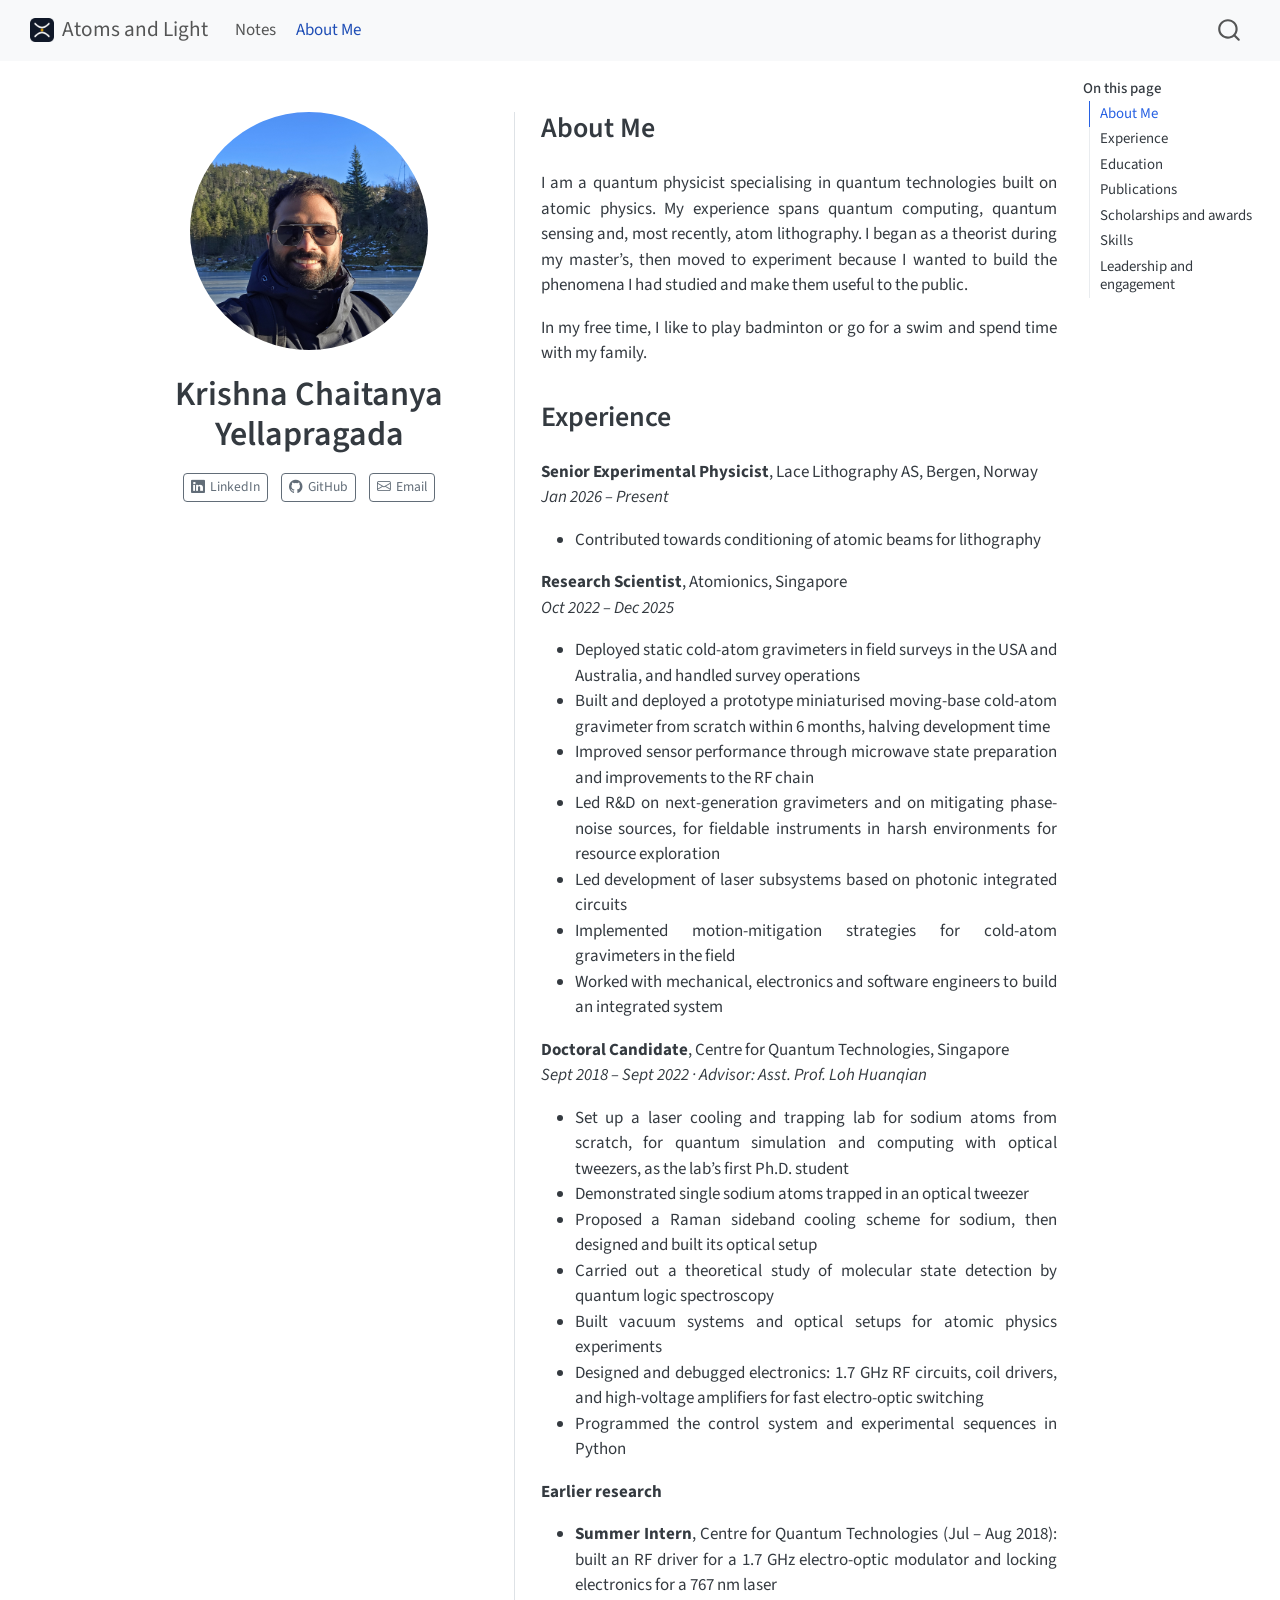
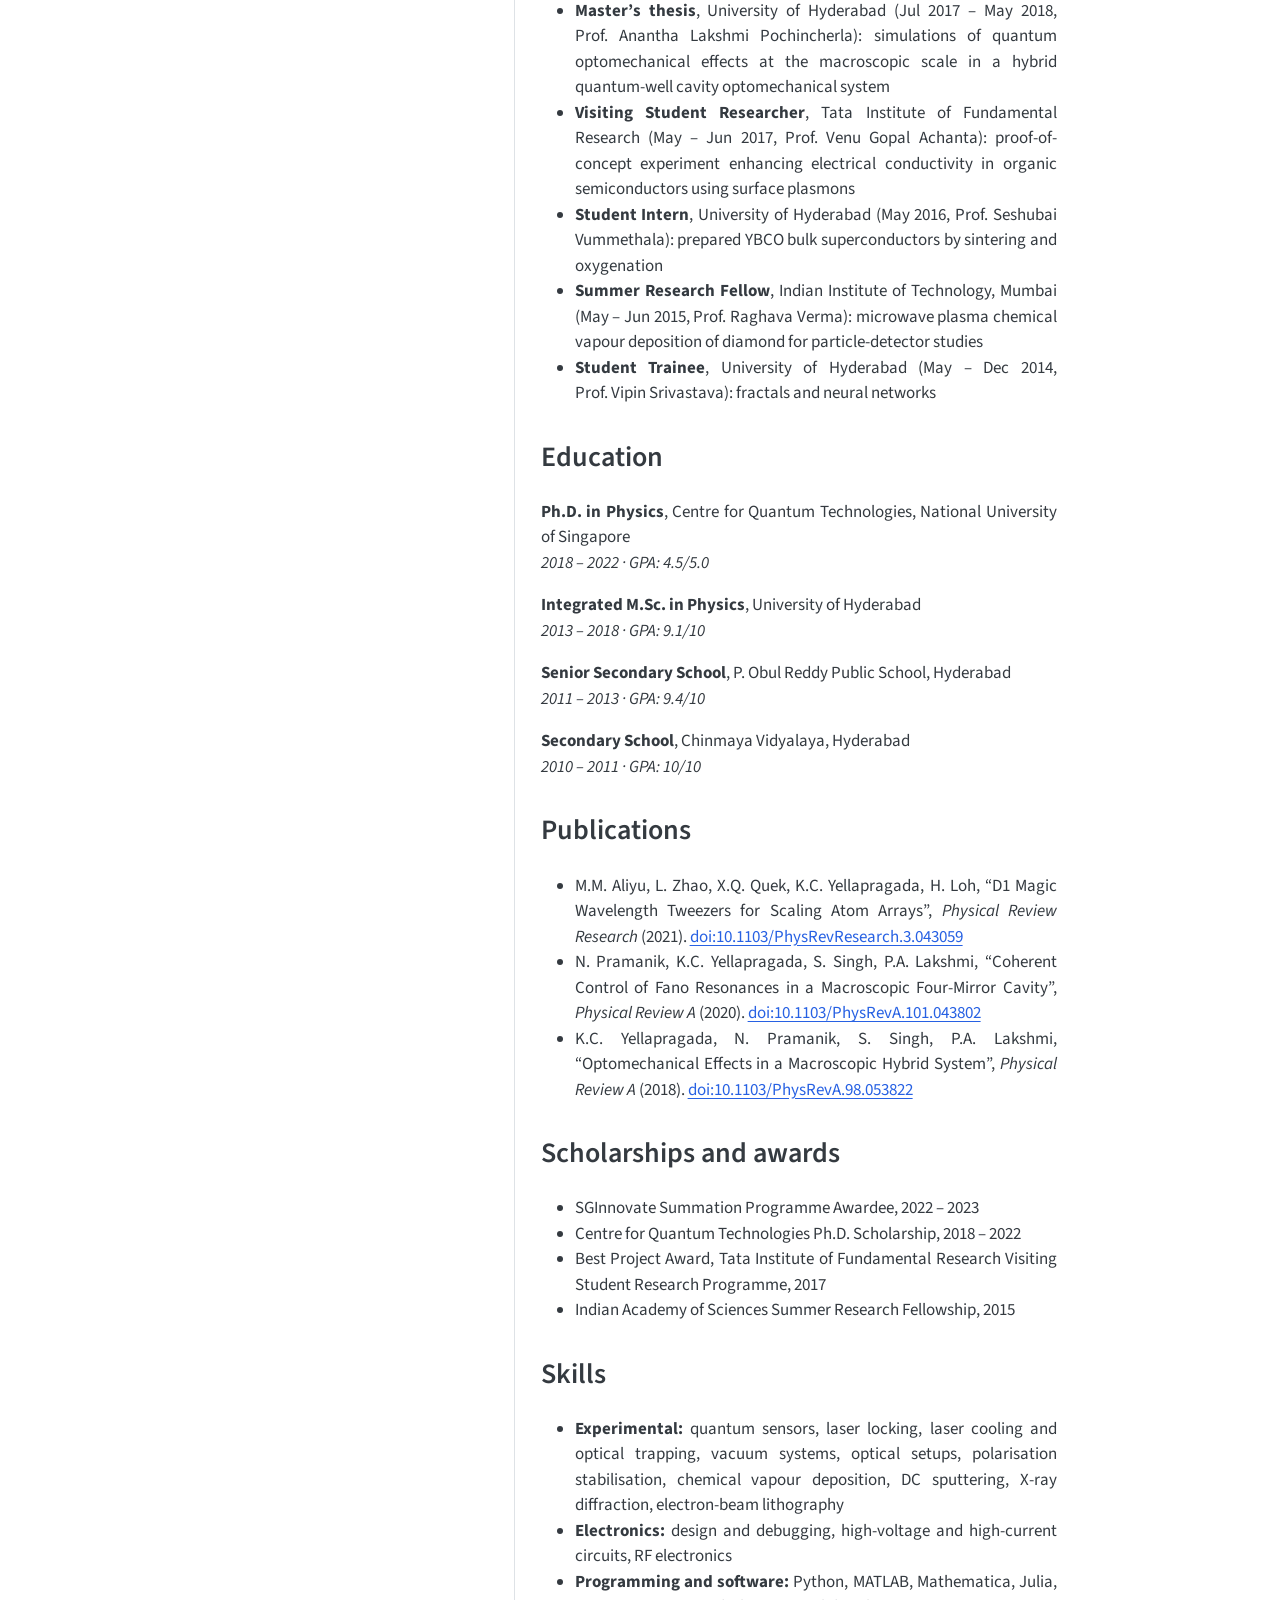
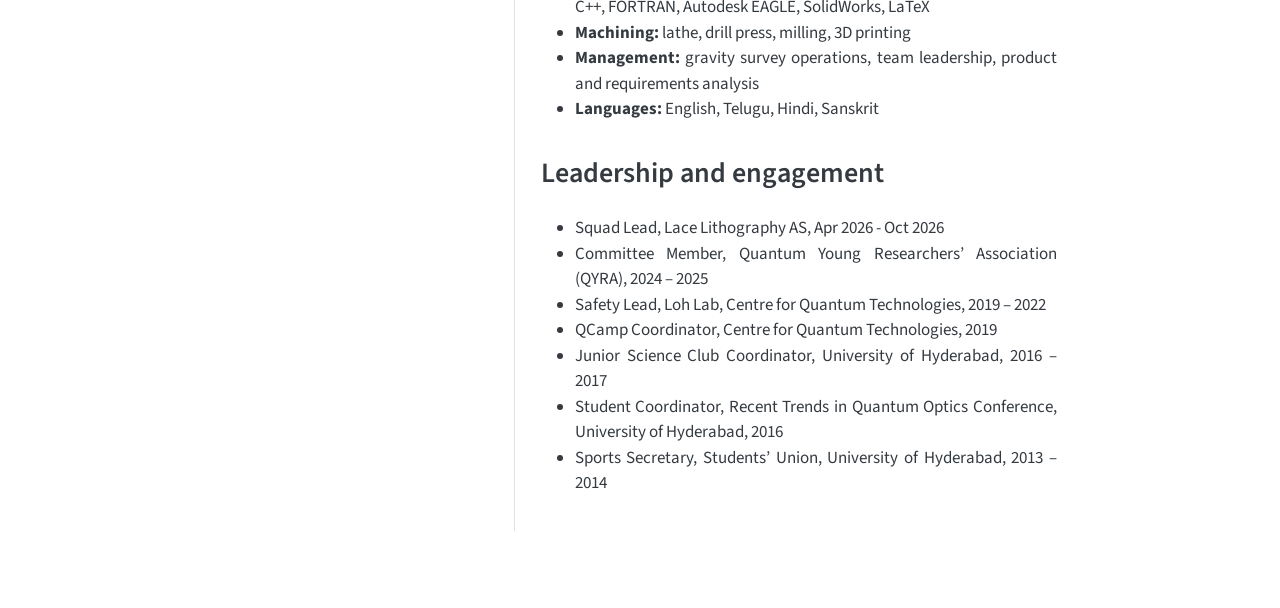
==== commit 94aac56b: "Testing Quarto publishing via Quanta" ====
--- a/docs/about.html
+++ b/docs/about.html
@@ -99,6 +99,10 @@
 </button>
           <div class="collapse navbar-collapse" id="navbarCollapse">
             <ul class="navbar-nav navbar-nav-scroll me-auto">
+  <li class="nav-item">
+    <a class="nav-link" href="./notes.html"> 
+<span class="menu-text">Notes</span></a>
+  </li>  
   <li class="nav-item">
     <a class="nav-link active" href="./about.html" aria-current="page"> 
 <span class="menu-text">About Me</span></a>
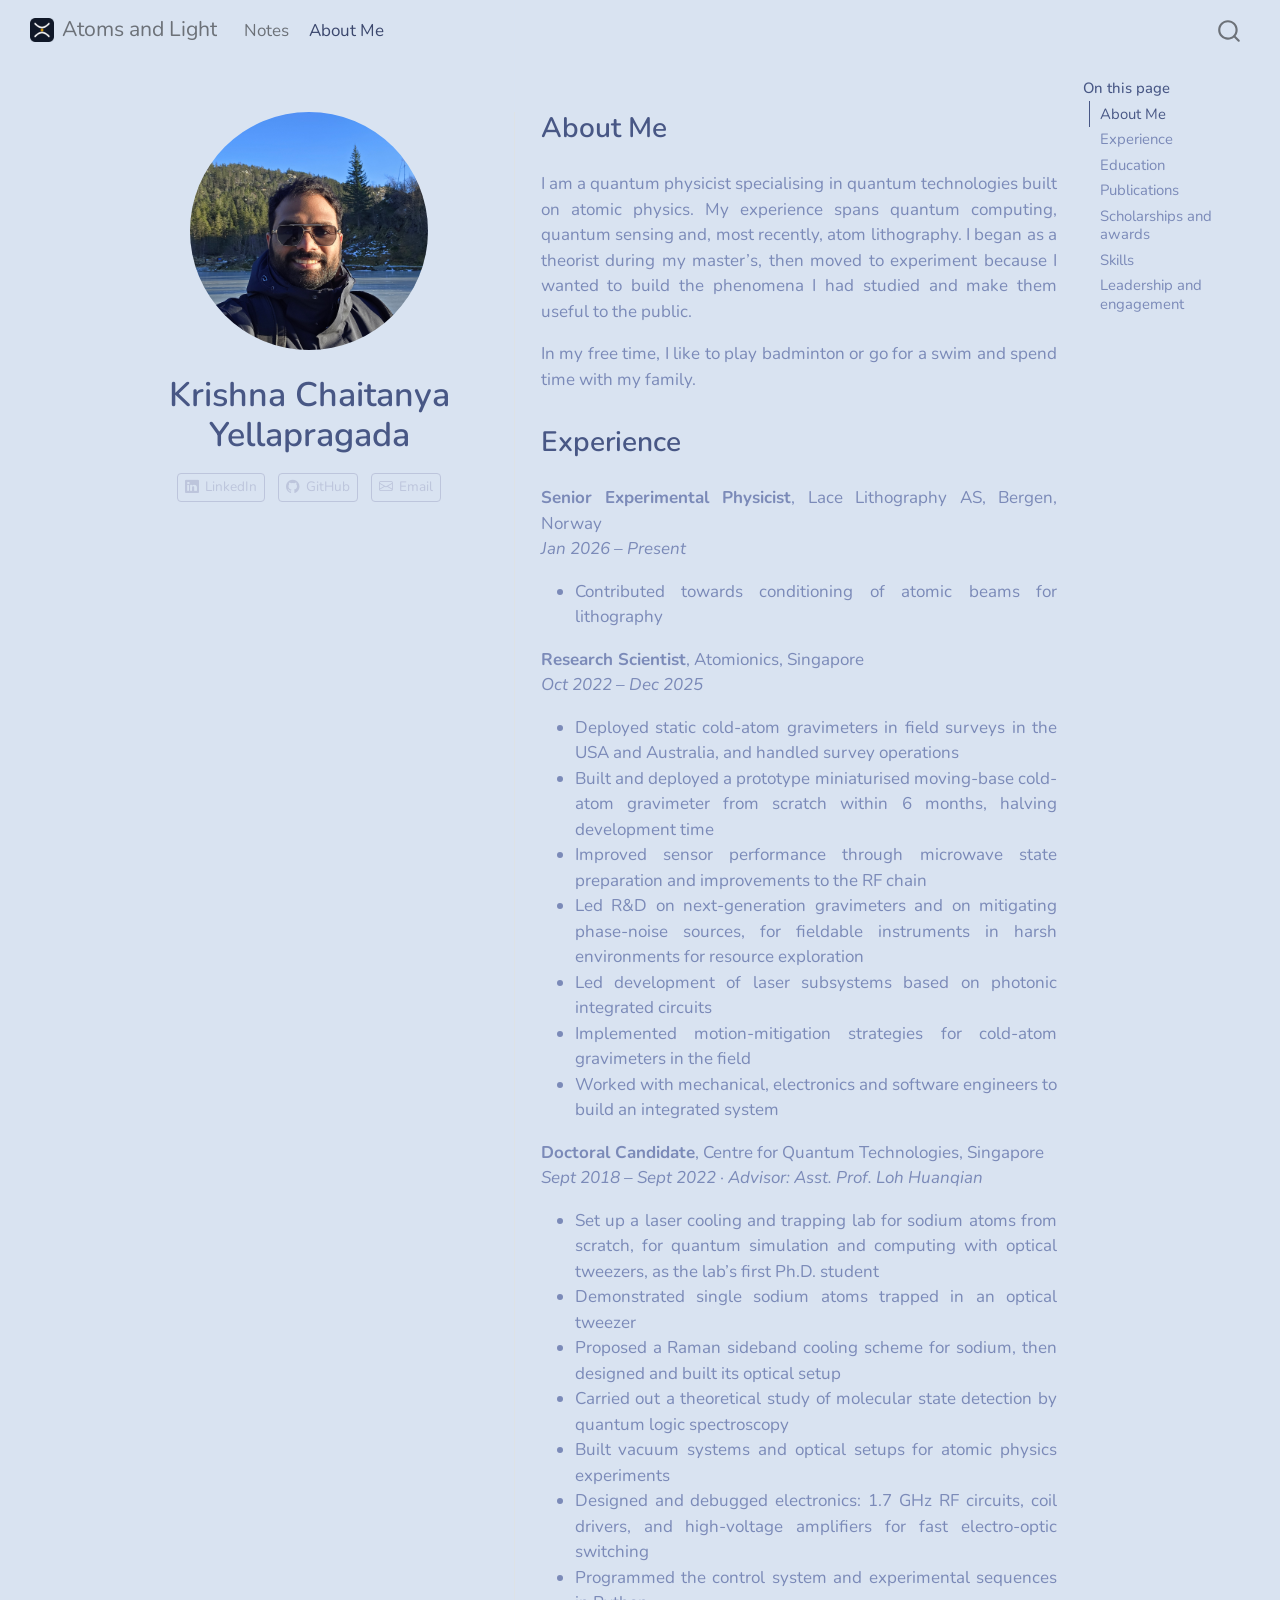
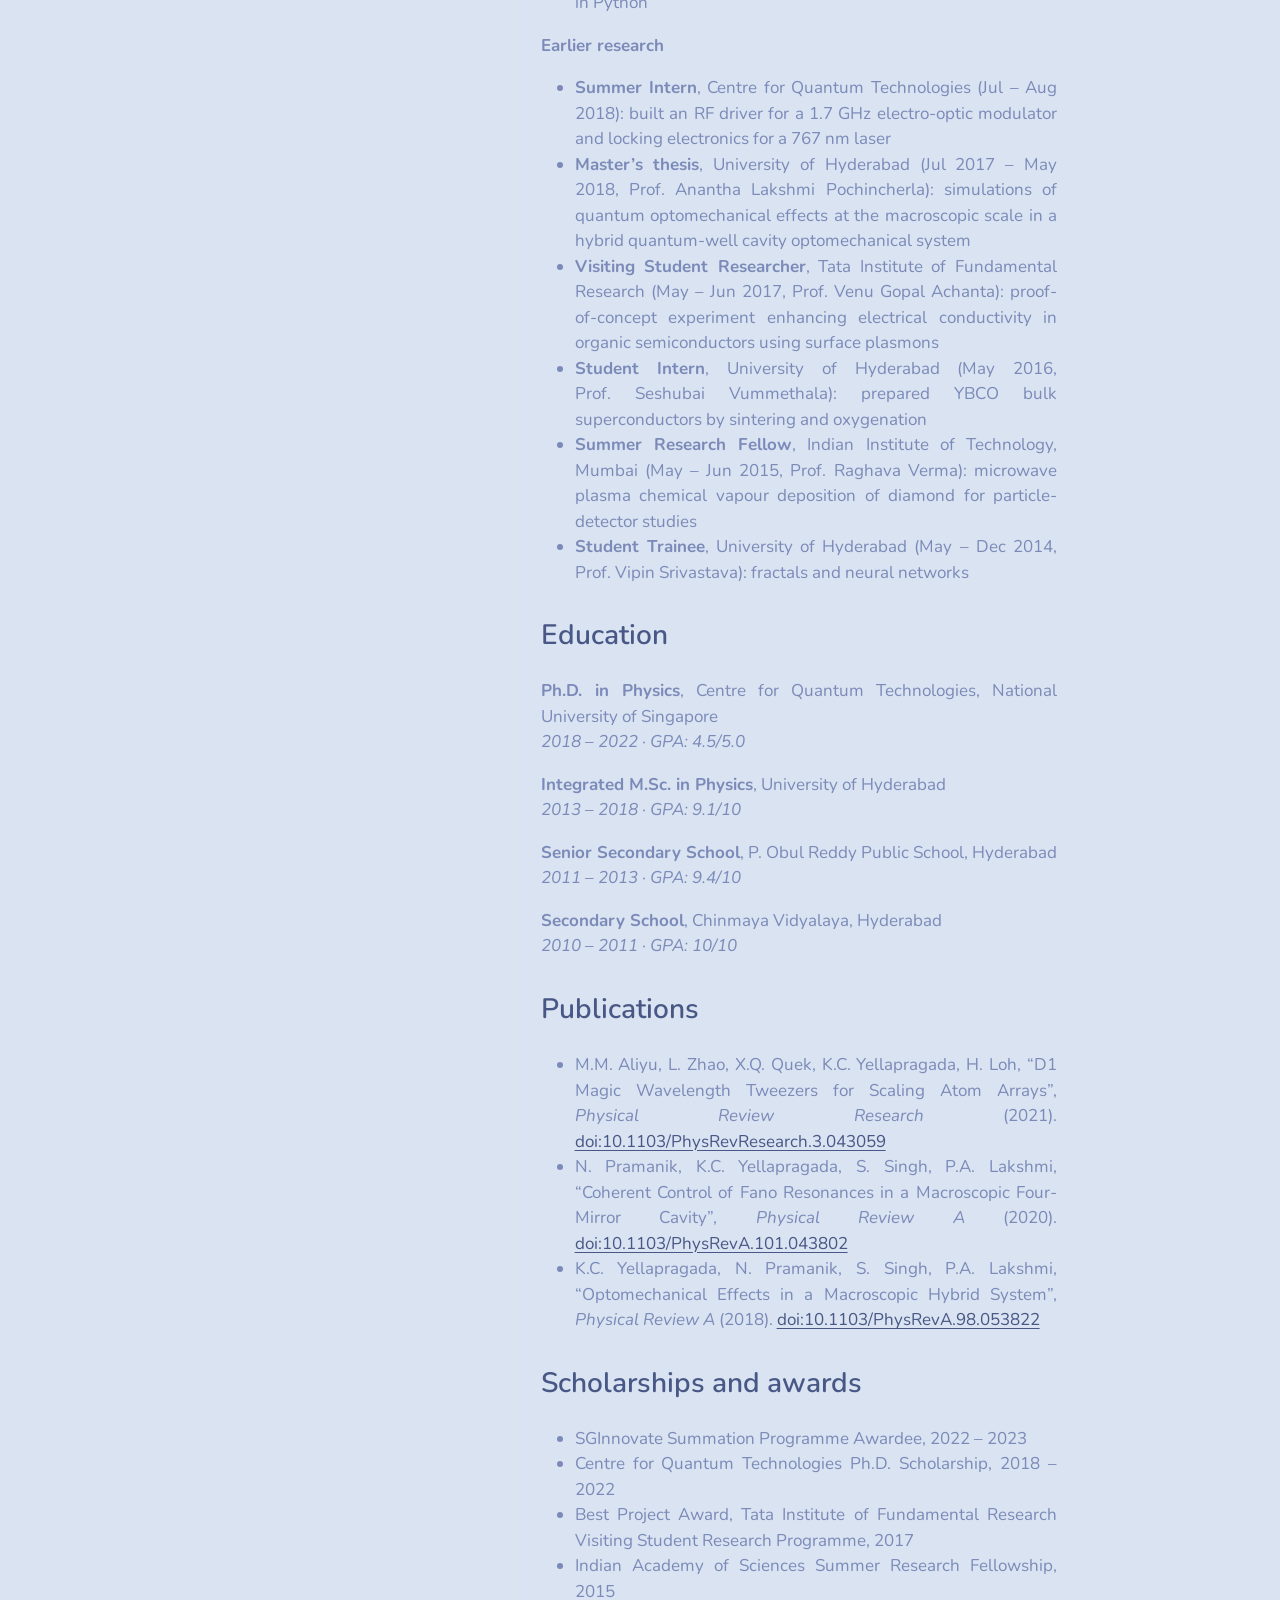
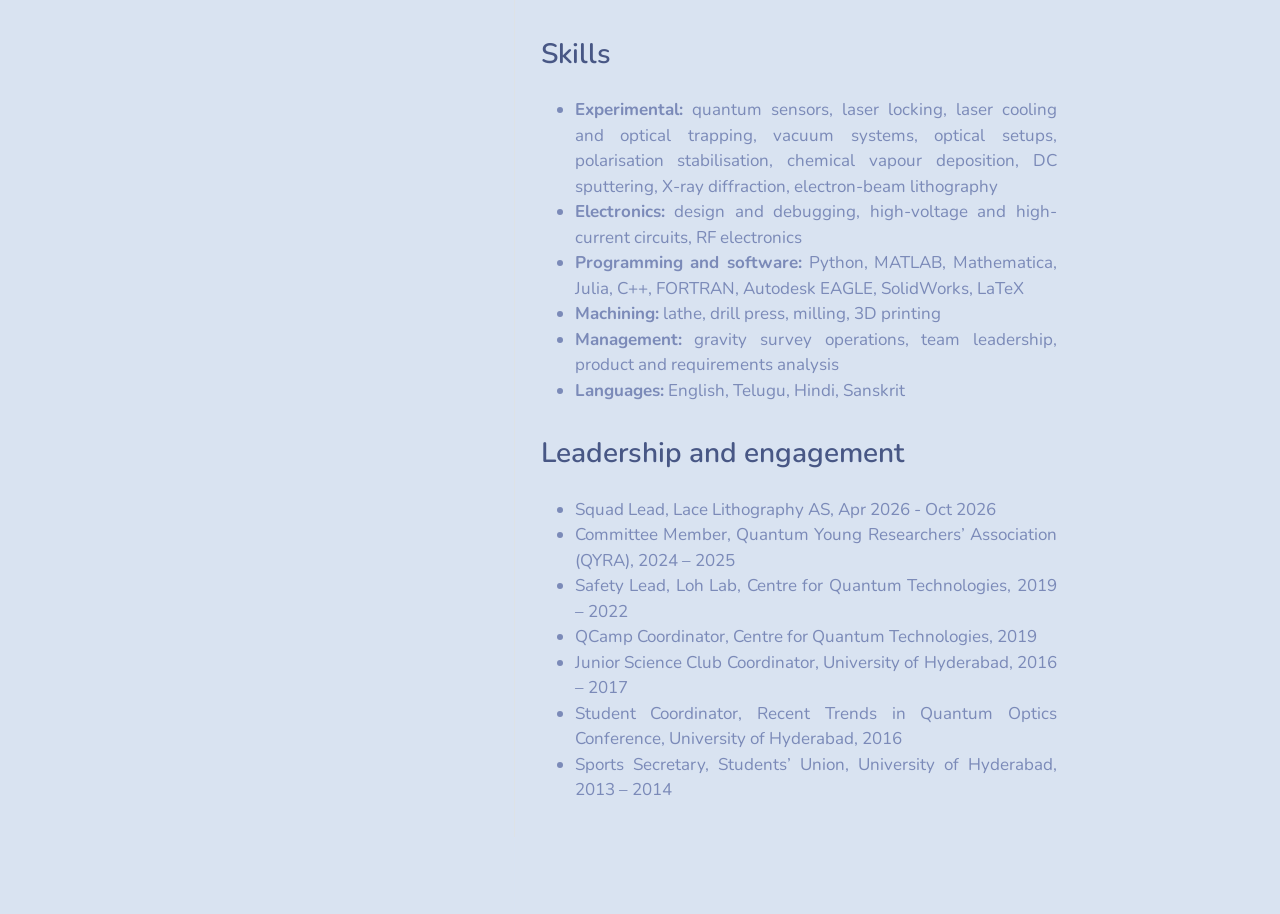
==== commit 2919b7b5: "morph theme check" ====
--- a/docs/about.html
+++ b/docs/about.html
@@ -45,7 +45,7 @@
 <link href="site_libs/quarto-html/quarto-syntax-highlighting-64a204ab8560d761af7679ceaba22944.css" rel="stylesheet" id="quarto-text-highlighting-styles">
 <script src="site_libs/bootstrap/bootstrap.min.js"></script>
 <link href="site_libs/bootstrap/bootstrap-icons.css" rel="stylesheet">
-<link href="site_libs/bootstrap/bootstrap-38911d1f1c5e13469c1ae9aa522c8a2f.min.css" rel="stylesheet" append-hash="true" id="quarto-bootstrap" data-mode="light">
+<link href="site_libs/bootstrap/bootstrap-fdbfffc1dc2ad5c11f64e16e601b5db4.min.css" rel="stylesheet" append-hash="true" id="quarto-bootstrap" data-mode="light">
 <script id="quarto-search-options" type="application/json">{
   "location": "navbar",
   "copy-button": false,
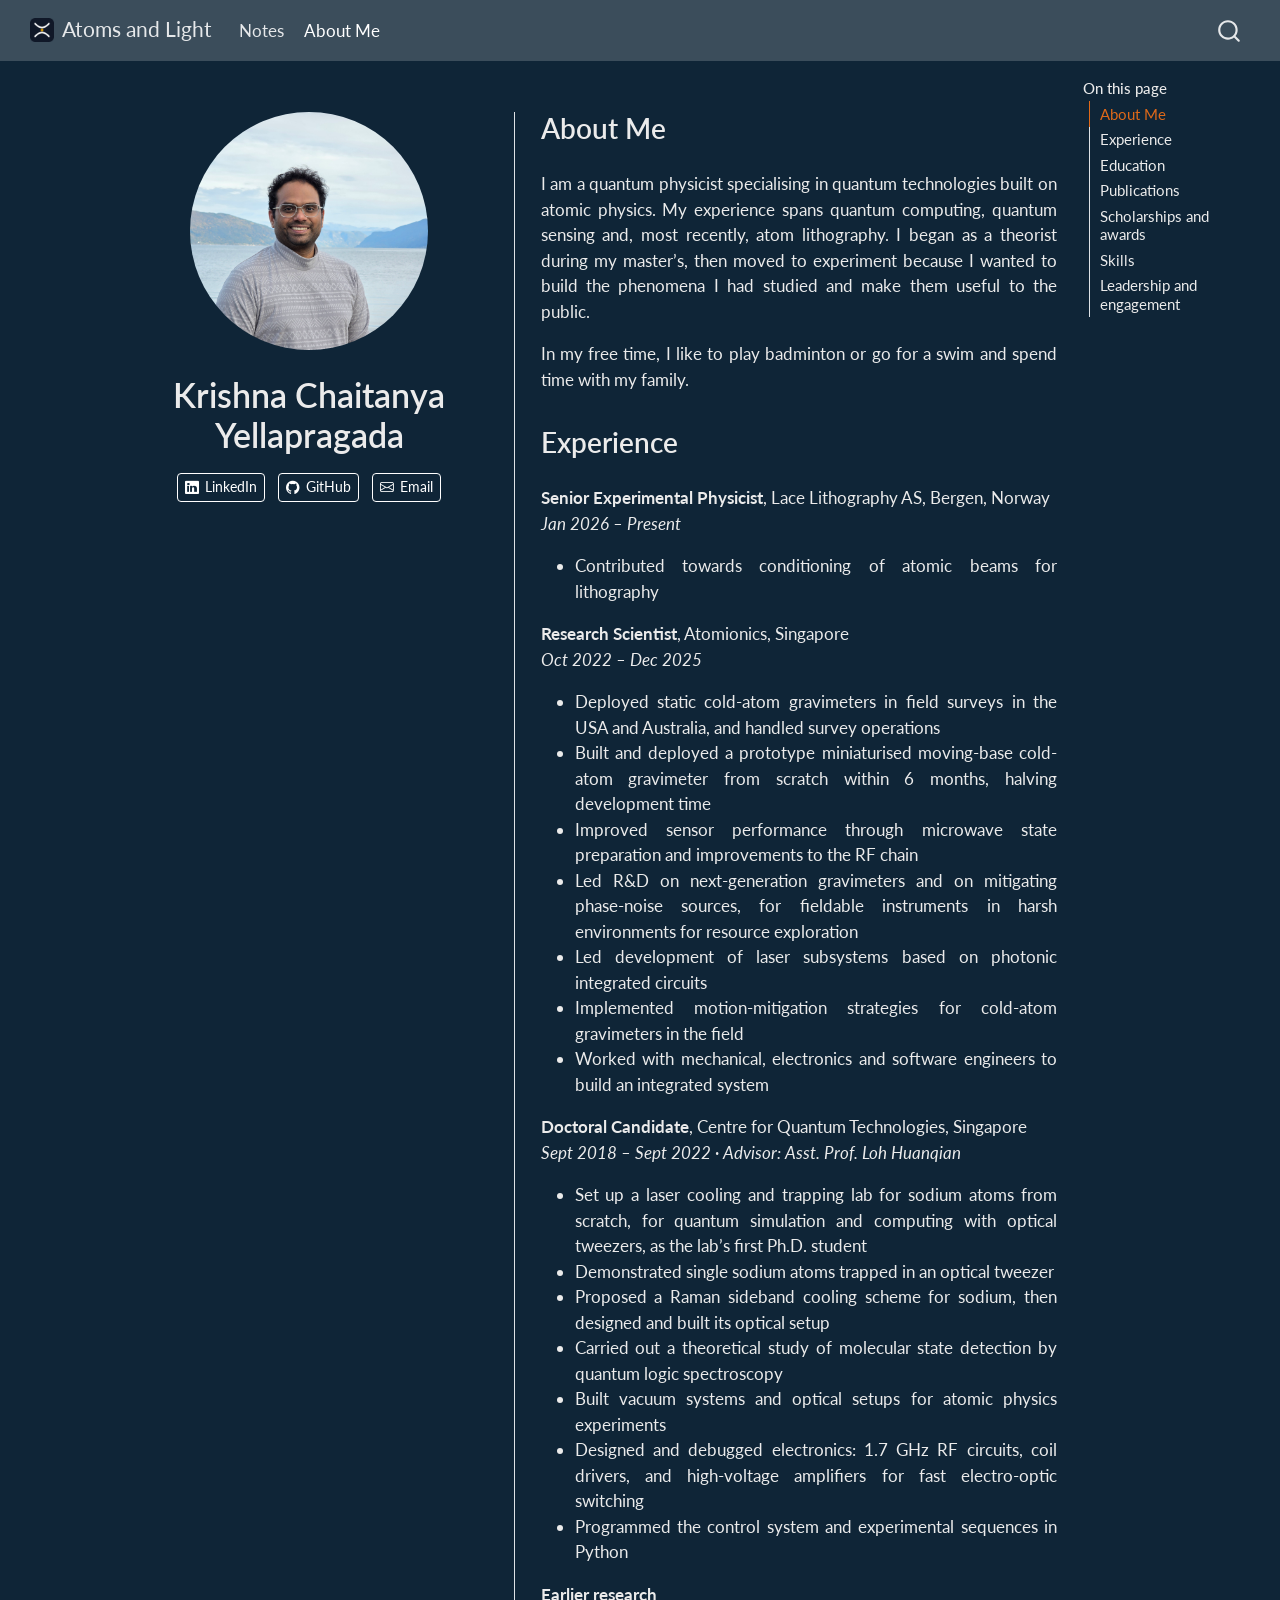
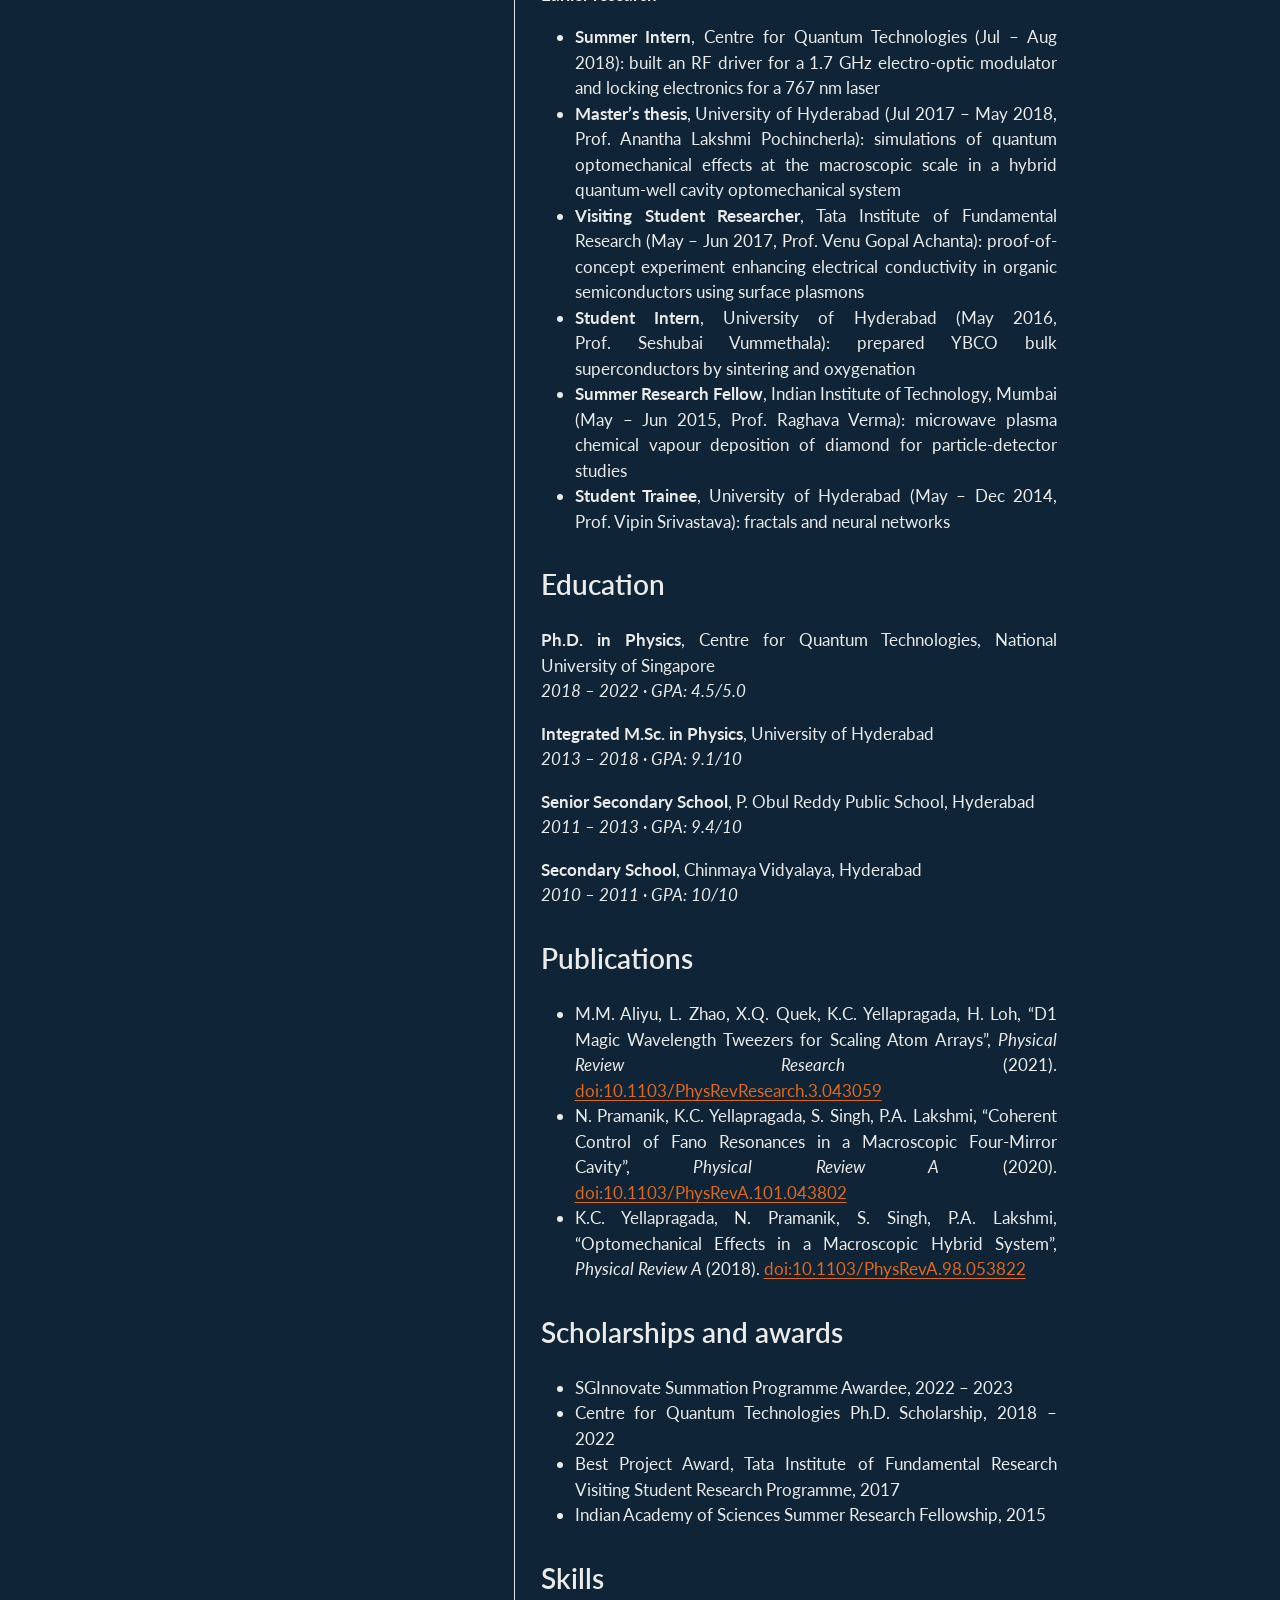
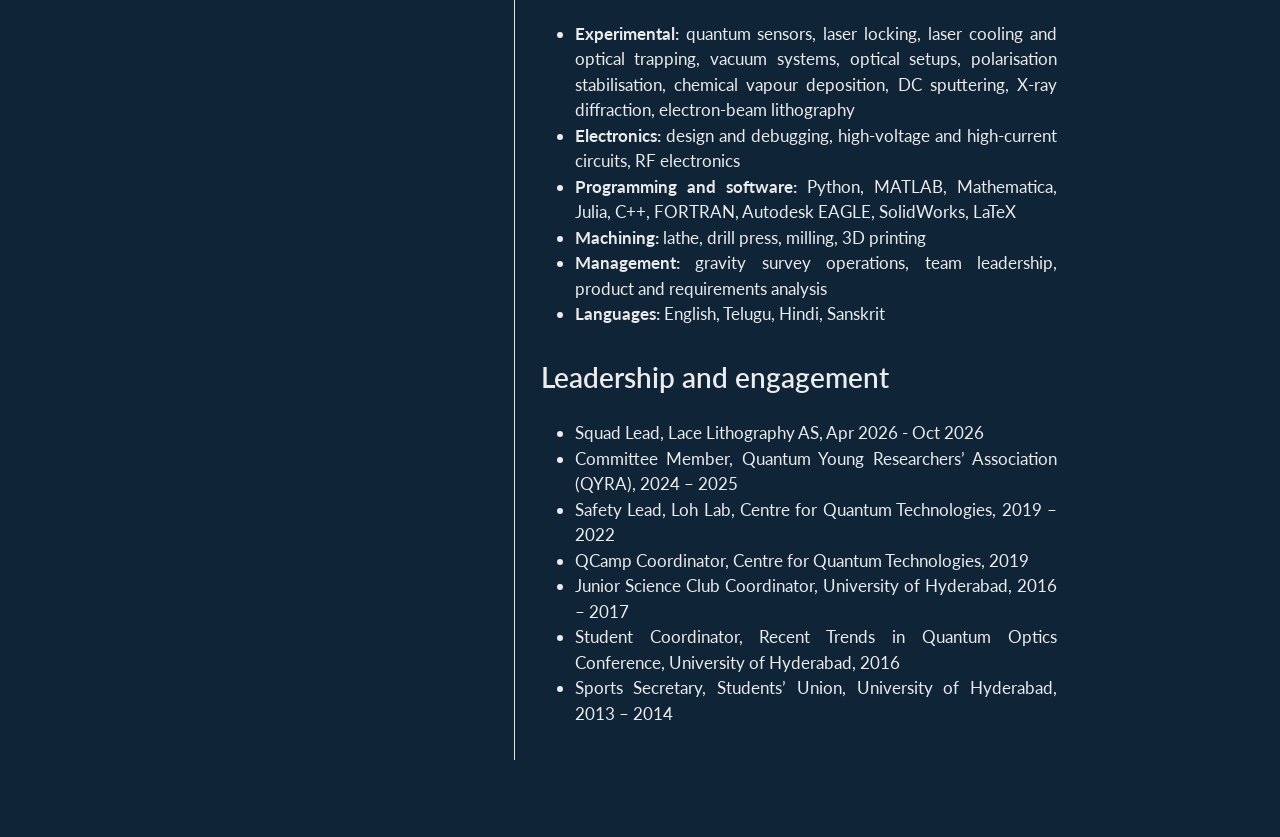
==== commit 2357c592: "theme change" ====
--- a/docs/about.html
+++ b/docs/about.html
@@ -42,10 +42,10 @@
 <script src="site_libs/quarto-html/popper.min.js"></script>
 <script src="site_libs/quarto-html/tippy.umd.min.js"></script>
 <link href="site_libs/quarto-html/tippy.css" rel="stylesheet">
-<link href="site_libs/quarto-html/quarto-syntax-highlighting-64a204ab8560d761af7679ceaba22944.css" rel="stylesheet" id="quarto-text-highlighting-styles">
+<link href="site_libs/quarto-html/quarto-syntax-highlighting-dark-b85bc7c33db8c58e0ec93c3465666fed.css" rel="stylesheet" id="quarto-text-highlighting-styles">
 <script src="site_libs/bootstrap/bootstrap.min.js"></script>
 <link href="site_libs/bootstrap/bootstrap-icons.css" rel="stylesheet">
-<link href="site_libs/bootstrap/bootstrap-fdbfffc1dc2ad5c11f64e16e601b5db4.min.css" rel="stylesheet" append-hash="true" id="quarto-bootstrap" data-mode="light">
+<link href="site_libs/bootstrap/bootstrap-73167a17ced86c50f7831ef0a13dd0a6.min.css" rel="stylesheet" append-hash="true" id="quarto-bootstrap" data-mode="dark">
 <script id="quarto-search-options" type="application/json">{
   "location": "navbar",
   "copy-button": false,
--- a/docs/site_libs/quarto-html/quarto-syntax-highlighting-dark-b85bc7c33db8c58e0ec93c3465666fed.css
+++ b/docs/site_libs/quarto-html/quarto-syntax-highlighting-dark-b85bc7c33db8c58e0ec93c3465666fed.css
@@ -0,0 +1,219 @@
+/* quarto syntax highlight colors */
+:root {
+  --quarto-hl-al-color: #f07178;
+  --quarto-hl-an-color: #d4d0ab;
+  --quarto-hl-at-color: #00e0e0;
+  --quarto-hl-bn-color: #d4d0ab;
+  --quarto-hl-bu-color: #abe338;
+  --quarto-hl-ch-color: #abe338;
+  --quarto-hl-co-color: #f8f8f2;
+  --quarto-hl-cv-color: #ffd700;
+  --quarto-hl-cn-color: #ffd700;
+  --quarto-hl-cf-color: #ffa07a;
+  --quarto-hl-dt-color: #ffa07a;
+  --quarto-hl-dv-color: #d4d0ab;
+  --quarto-hl-do-color: #f8f8f2;
+  --quarto-hl-er-color: #f07178;
+  --quarto-hl-ex-color: #00e0e0;
+  --quarto-hl-fl-color: #d4d0ab;
+  --quarto-hl-fu-color: #ffa07a;
+  --quarto-hl-im-color: #abe338;
+  --quarto-hl-in-color: #d4d0ab;
+  --quarto-hl-kw-color: #ffa07a;
+  --quarto-hl-op-color: #ffa07a;
+  --quarto-hl-ot-color: #00e0e0;
+  --quarto-hl-pp-color: #dcc6e0;
+  --quarto-hl-re-color: #00e0e0;
+  --quarto-hl-sc-color: #abe338;
+  --quarto-hl-ss-color: #abe338;
+  --quarto-hl-st-color: #abe338;
+  --quarto-hl-va-color: #00e0e0;
+  --quarto-hl-vs-color: #abe338;
+  --quarto-hl-wa-color: #dcc6e0;
+}
+
+/* other quarto variables */
+:root {
+  --quarto-font-monospace: SFMono-Regular, Menlo, Monaco, Consolas, "Liberation Mono", "Courier New", monospace;
+}
+
+/* syntax highlight based on Pandoc's rules */
+pre > code.sourceCode > span {
+  color: #f8f8f2;
+}
+
+code.sourceCode > span {
+  color: #f8f8f2;
+}
+
+div.sourceCode,
+div.sourceCode pre.sourceCode {
+  color: #f8f8f2;
+}
+
+/* Normal */
+code span {
+  color: #f8f8f2;
+}
+
+/* Alert */
+code span.al {
+  color: #f07178;
+}
+
+/* Annotation */
+code span.an {
+  color: #d4d0ab;
+}
+
+/* Attribute */
+code span.at {
+  color: #00e0e0;
+}
+
+/* BaseN */
+code span.bn {
+  color: #d4d0ab;
+}
+
+/* BuiltIn */
+code span.bu {
+  color: #abe338;
+}
+
+/* ControlFlow */
+code span.cf {
+  font-weight: bold;
+  color: #ffa07a;
+}
+
+/* Char */
+code span.ch {
+  color: #abe338;
+}
+
+/* Constant */
+code span.cn {
+  color: #ffd700;
+}
+
+/* Comment */
+code span.co {
+  font-style: italic;
+  color: #f8f8f2;
+}
+
+/* CommentVar */
+code span.cv {
+  color: #ffd700;
+}
+
+/* Documentation */
+code span.do {
+  color: #f8f8f2;
+}
+
+/* DataType */
+code span.dt {
+  color: #ffa07a;
+}
+
+/* DecVal */
+code span.dv {
+  color: #d4d0ab;
+}
+
+/* Error */
+code span.er {
+  color: #f07178;
+  text-decoration: underline;
+}
+
+/* Extension */
+code span.ex {
+  font-weight: bold;
+  color: #00e0e0;
+}
+
+/* Float */
+code span.fl {
+  color: #d4d0ab;
+}
+
+/* Function */
+code span.fu {
+  color: #ffa07a;
+}
+
+/* Import */
+code span.im {
+  color: #abe338;
+}
+
+/* Information */
+code span.in {
+  color: #d4d0ab;
+}
+
+/* Keyword */
+code span.kw {
+  font-weight: bold;
+  color: #ffa07a;
+}
+
+/* Operator */
+code span.op {
+  color: #ffa07a;
+}
+
+/* Other */
+code span.ot {
+  color: #00e0e0;
+}
+
+/* Preprocessor */
+code span.pp {
+  color: #dcc6e0;
+}
+
+/* RegionMarker */
+code span.re {
+  background-color: #f8f8f2;
+  color: #00e0e0;
+}
+
+/* SpecialChar */
+code span.sc {
+  color: #abe338;
+}
+
+/* SpecialString */
+code span.ss {
+  color: #abe338;
+}
+
+/* String */
+code span.st {
+  color: #abe338;
+}
+
+/* Variable */
+code span.va {
+  color: #00e0e0;
+}
+
+/* VerbatimString */
+code span.vs {
+  color: #abe338;
+}
+
+/* Warning */
+code span.wa {
+  color: #dcc6e0;
+}
+
+.prevent-inlining {
+  content: "</";
+}
+
+/*# sourceMappingURL=4ed8f1090dec6531da29ab00902aa718.css.map */
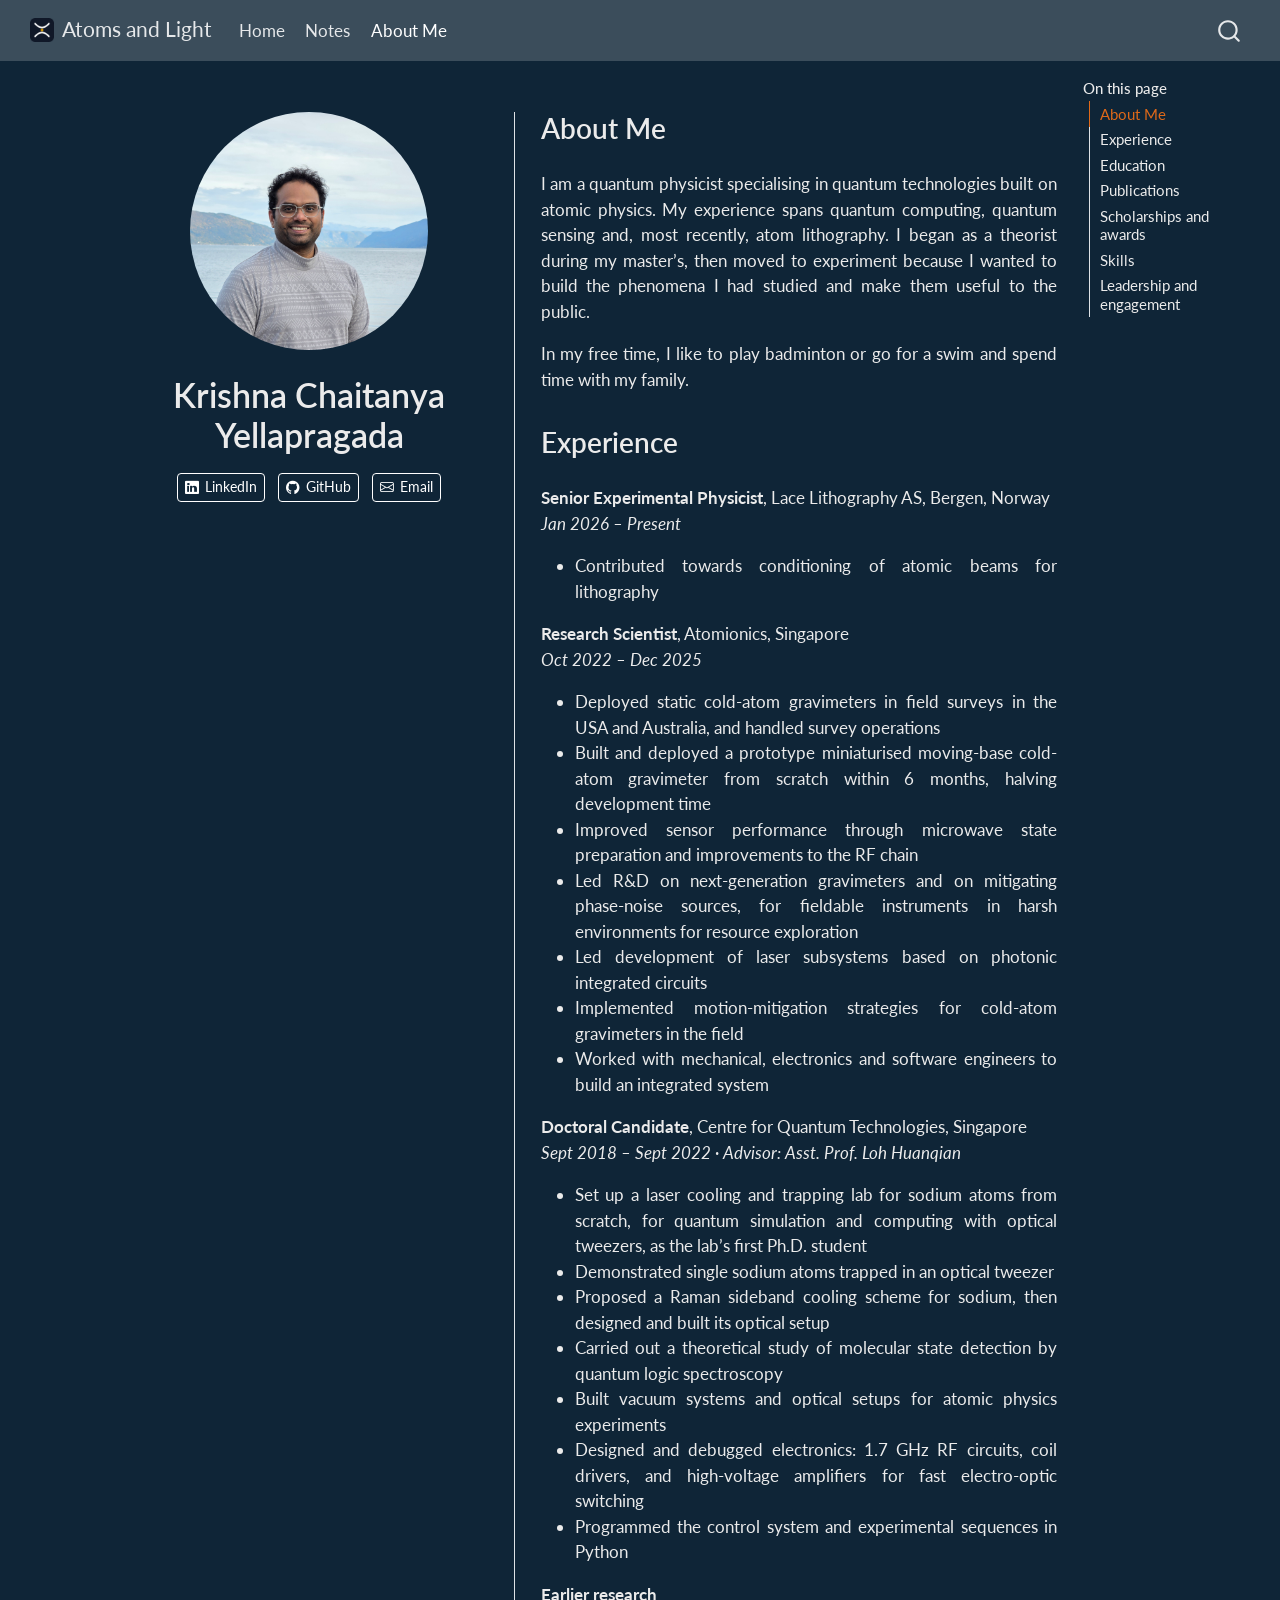
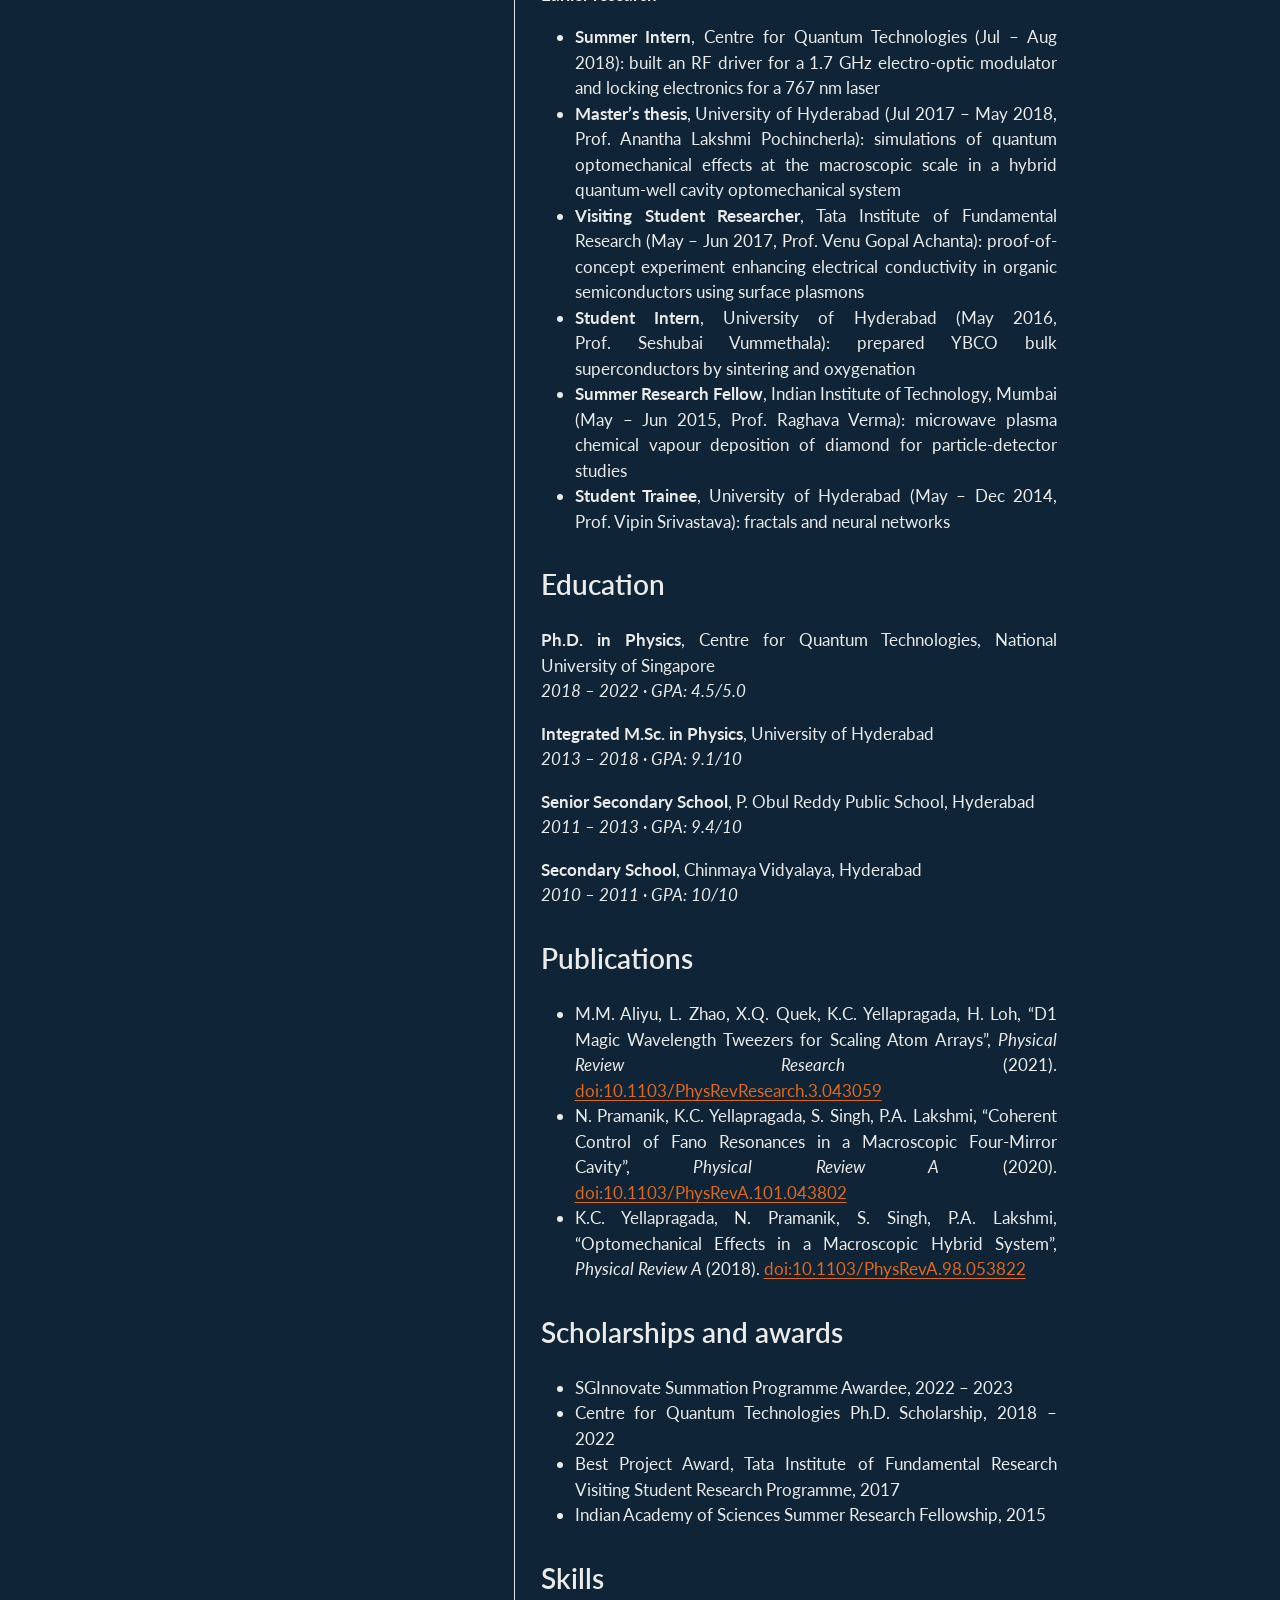
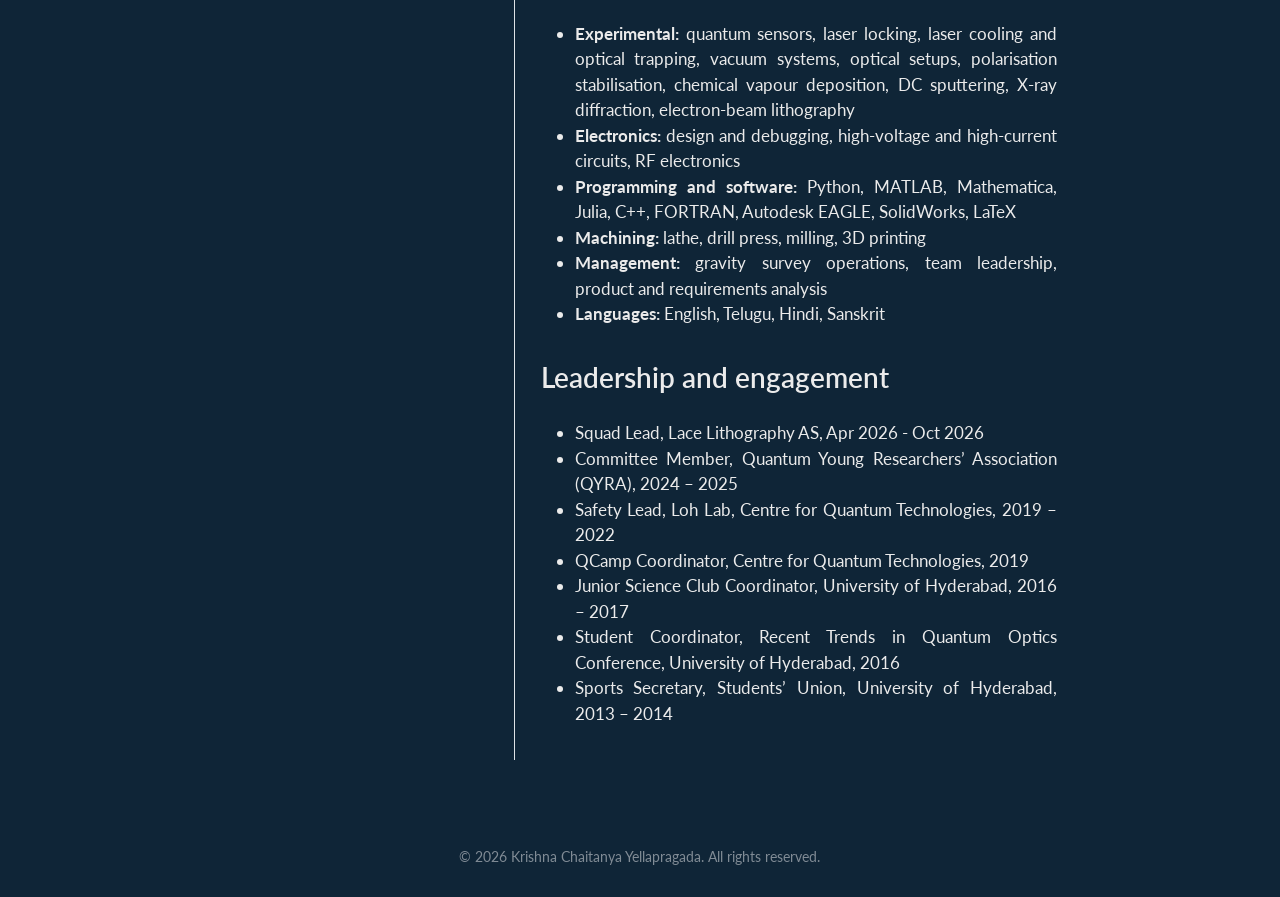
==== commit 1368d488: "commit" ====
--- a/docs/about.html
+++ b/docs/about.html
@@ -99,6 +99,10 @@
 </button>
           <div class="collapse navbar-collapse" id="navbarCollapse">
             <ul class="navbar-nav navbar-nav-scroll me-auto">
+  <li class="nav-item">
+    <a class="nav-link" href="./index.html"> 
+<span class="menu-text">Home</span></a>
+  </li>  
   <li class="nav-item">
     <a class="nav-link" href="./notes.html"> 
 <span class="menu-text">Notes</span></a>
@@ -648,6 +652,19 @@
   });
   </script>
 </div> <!-- /content -->
+<footer class="footer">
+  <div class="nav-footer">
+    <div class="nav-footer-left">
+      &nbsp;
+    </div>   
+    <div class="nav-footer-center">
+<p>© 2026 Krishna Chaitanya Yellapragada. All rights reserved.</p>
+</div>
+    <div class="nav-footer-right">
+      &nbsp;
+    </div>
+  </div>
+</footer>
 
 
 
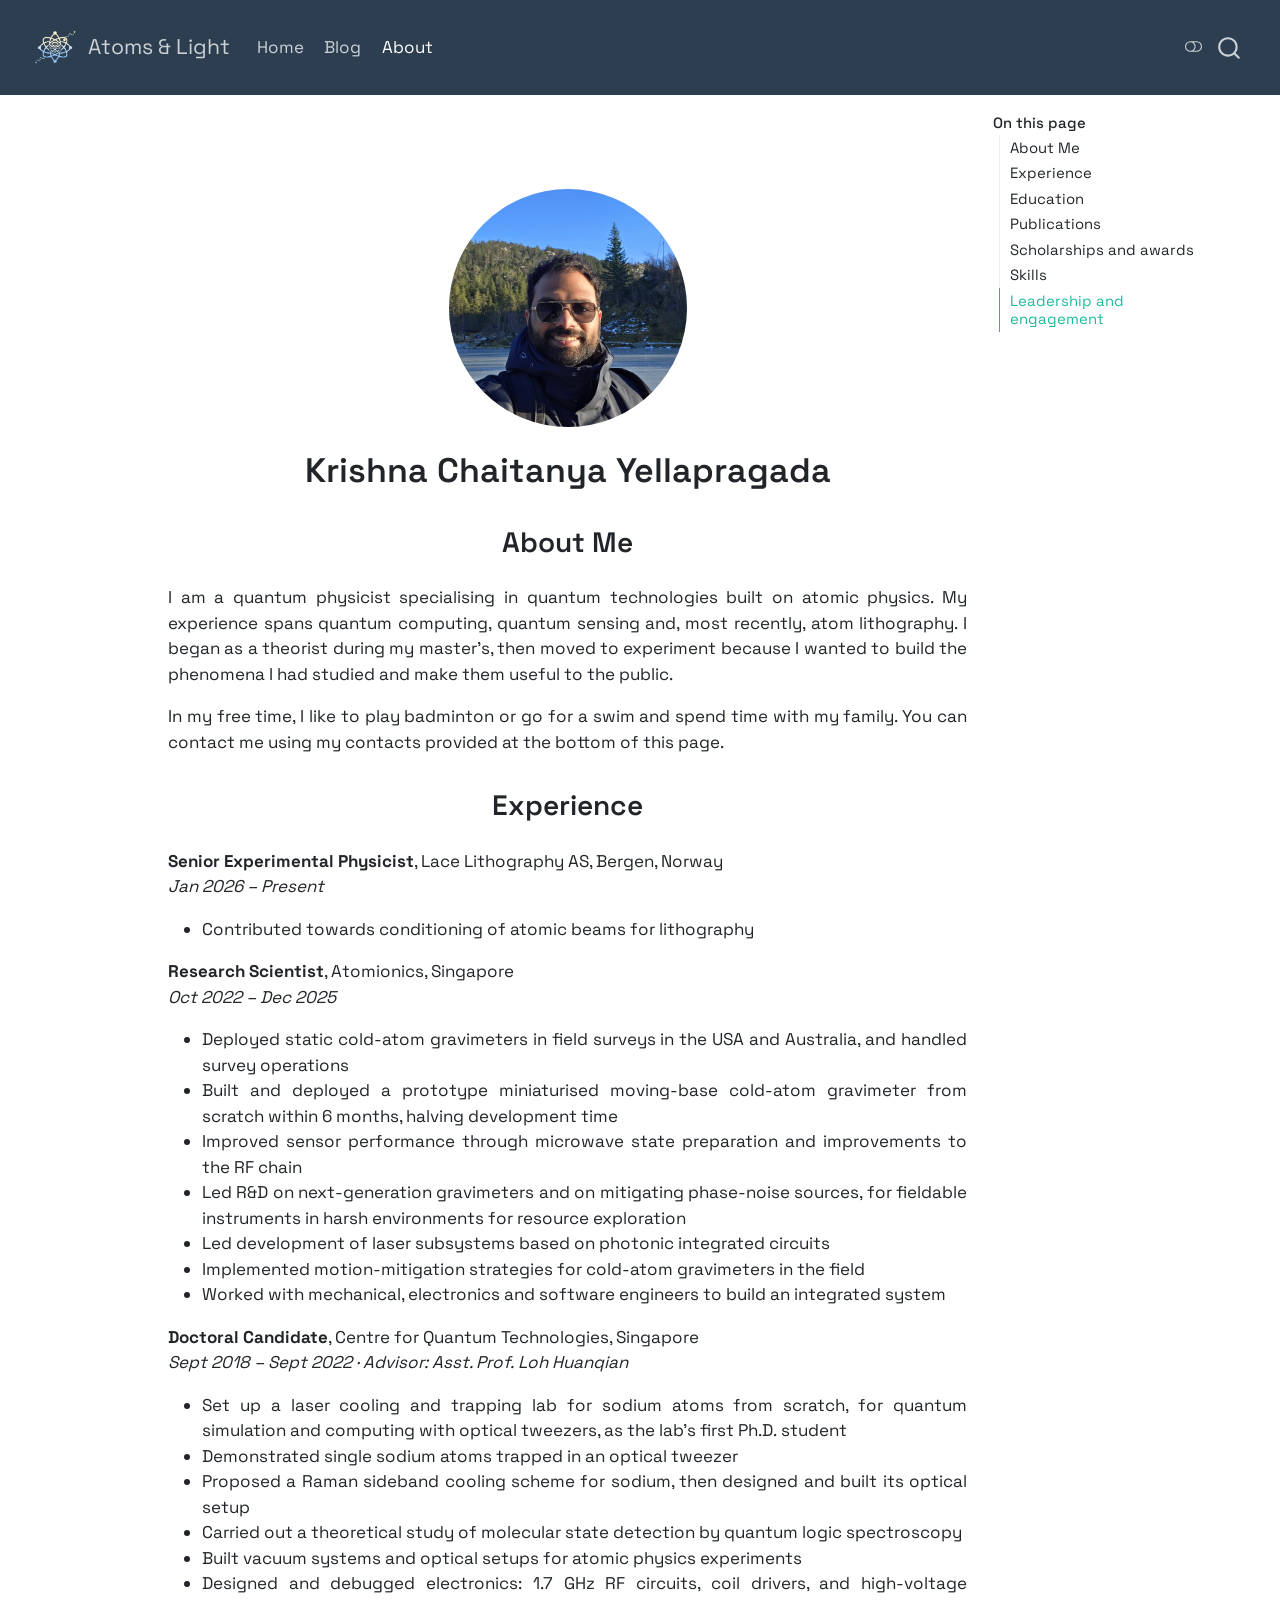
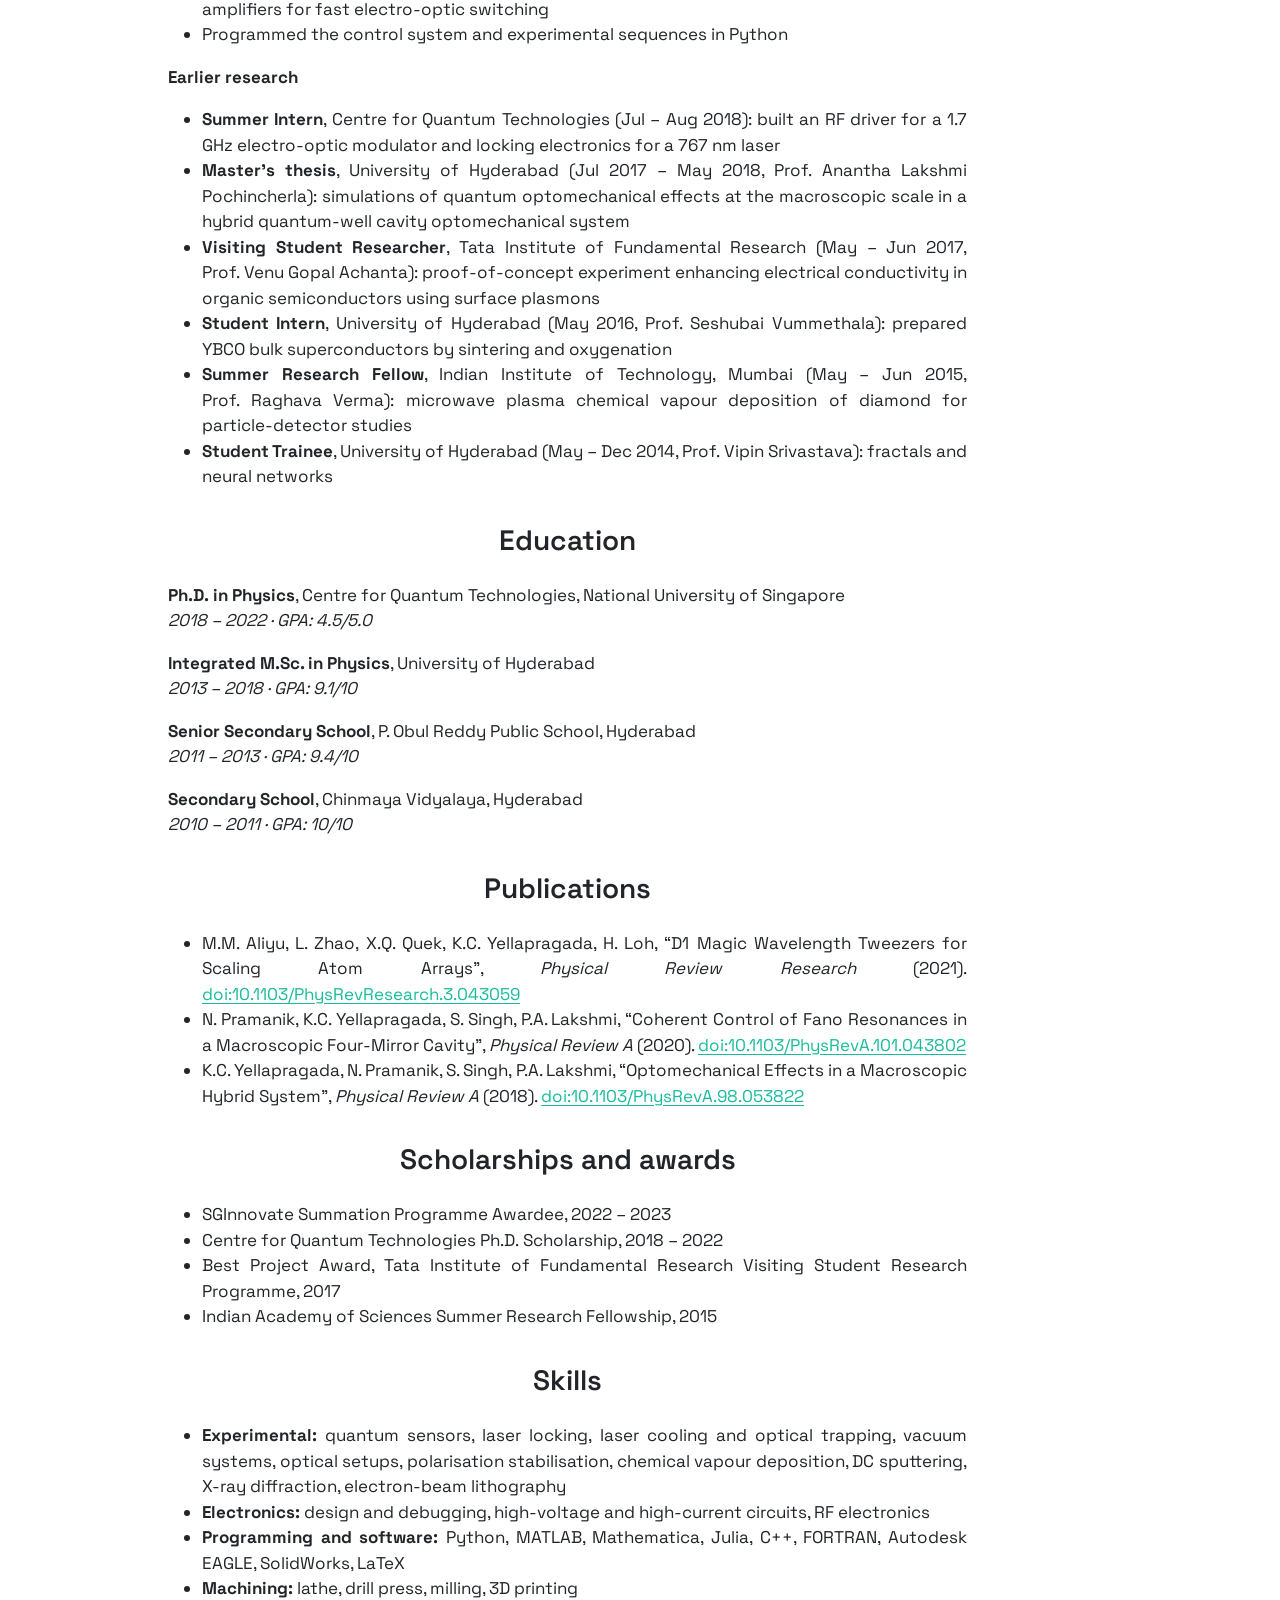
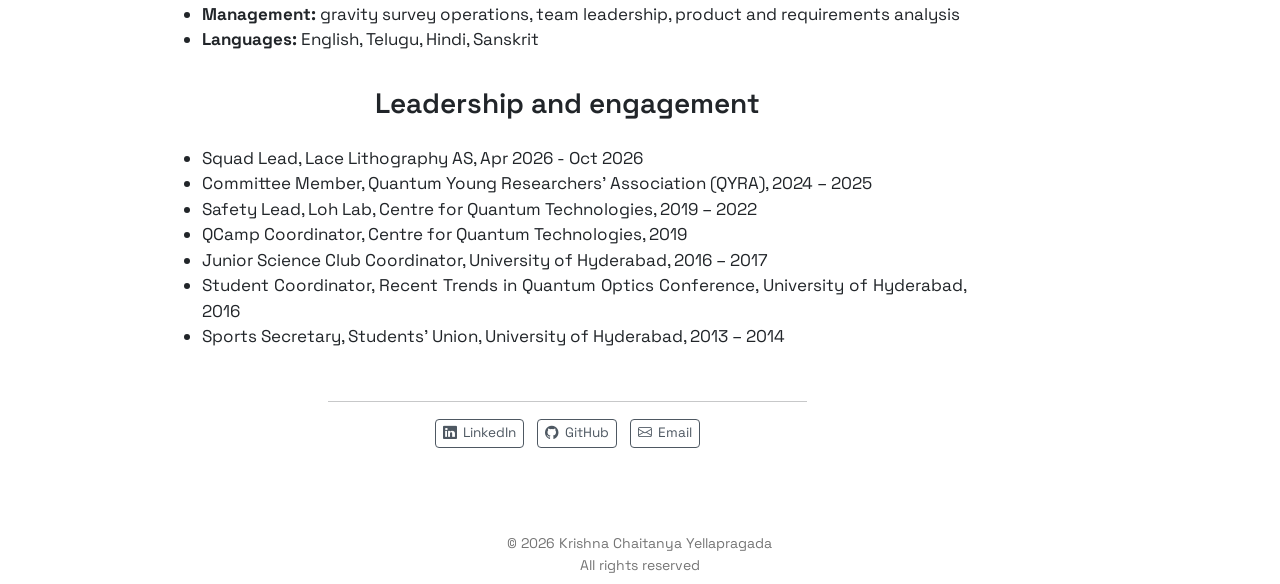
==== commit 7d30834a: "Changed significantly using positron" ====
--- a/docs/about.html
+++ b/docs/about.html
@@ -7,7 +7,7 @@
 <meta name="viewport" content="width=device-width, initial-scale=1.0, user-scalable=yes">
 
 
-<title>Krishna Chaitanya Yellapragada – Atoms and Light</title>
+<title>Krishna Chaitanya Yellapragada – Atoms &amp; Light</title>
 <style>
 /* Default styles provided by pandoc.
 ** See https://pandoc.org/MANUAL.html#variables-for-html for config info.
@@ -36,16 +36,20 @@
 <script src="site_libs/quarto-search/fuse.min.js"></script>
 <script src="site_libs/quarto-search/quarto-search.js"></script>
 <meta name="quarto:offset" content="./">
-<link href="./general_images/favicon.svg" rel="icon" type="image/svg+xml">
+<link href="./site_images/Logo.png" rel="icon" type="image/png">
 <script src="site_libs/quarto-html/quarto.js" type="module"></script>
 <script src="site_libs/quarto-html/tabsets/tabsets.js" type="module"></script>
 <script src="site_libs/quarto-html/popper.min.js"></script>
 <script src="site_libs/quarto-html/tippy.umd.min.js"></script>
 <link href="site_libs/quarto-html/tippy.css" rel="stylesheet">
-<link href="site_libs/quarto-html/quarto-syntax-highlighting-dark-b85bc7c33db8c58e0ec93c3465666fed.css" rel="stylesheet" id="quarto-text-highlighting-styles">
+<link href="site_libs/quarto-html/quarto-syntax-highlighting-64a204ab8560d761af7679ceaba22944.css" rel="stylesheet" class="quarto-color-scheme" id="quarto-text-highlighting-styles">
+<link href="site_libs/quarto-html/quarto-syntax-highlighting-dark-b85bc7c33db8c58e0ec93c3465666fed.css" rel="stylesheet" class="quarto-color-scheme quarto-color-alternate" id="quarto-text-highlighting-styles">
+<link href="site_libs/quarto-html/quarto-syntax-highlighting-64a204ab8560d761af7679ceaba22944.css" rel="stylesheet" class="quarto-color-scheme-extra" id="quarto-text-highlighting-styles">
 <script src="site_libs/bootstrap/bootstrap.min.js"></script>
 <link href="site_libs/bootstrap/bootstrap-icons.css" rel="stylesheet">
-<link href="site_libs/bootstrap/bootstrap-73167a17ced86c50f7831ef0a13dd0a6.min.css" rel="stylesheet" append-hash="true" id="quarto-bootstrap" data-mode="dark">
+<link href="site_libs/bootstrap/bootstrap-7298a1057d70cbdb7e348c7fbdef6206.min.css" rel="stylesheet" append-hash="true" class="quarto-color-scheme" id="quarto-bootstrap" data-mode="light">
+<link href="site_libs/bootstrap/bootstrap-dark-caebe7de58cbe336b70cd2546ff46225.min.css" rel="stylesheet" append-hash="true" class="quarto-color-scheme quarto-color-alternate" id="quarto-bootstrap" data-mode="dark">
+<link href="site_libs/bootstrap/bootstrap-7298a1057d70cbdb7e348c7fbdef6206.min.css" rel="stylesheet" append-hash="true" class="quarto-color-scheme-extra" id="quarto-bootstrap" data-mode="light">
 <script id="quarto-search-options" type="application/json">{
   "location": "navbar",
   "copy-button": false,
@@ -58,7 +62,6 @@
     "/",
     "s"
   ],
-  "show-item-context": false,
   "language": {
     "search-no-results-text": "No results",
     "search-matching-documents-text": "matching documents",
@@ -73,12 +76,177 @@
     "search-label": "Search"
   }
 }</script>
+<link rel="preconnect" href="https://fonts.googleapis.com">
+<link rel="preconnect" href="https://fonts.gstatic.com" crossorigin="">
+<link href="https://fonts.googleapis.com/css2?family=Space+Grotesk:wght@300..700&amp;display=swap" rel="stylesheet">
 
 
 <link rel="stylesheet" href="styles.css">
 </head>
 
-<body class="nav-fixed quarto-light">
+<body class="nav-fixed quarto-light"><script id="quarto-html-before-body" type="application/javascript">
+    const toggleBodyColorMode = (bsSheetEl) => {
+      const mode = bsSheetEl.getAttribute("data-mode");
+      const bodyEl = window.document.querySelector("body");
+      if (mode === "dark") {
+        bodyEl.classList.add("quarto-dark");
+        bodyEl.classList.remove("quarto-light");
+      } else {
+        bodyEl.classList.add("quarto-light");
+        bodyEl.classList.remove("quarto-dark");
+      }
+    }
+    const toggleBodyColorPrimary = () => {
+      const bsSheetEl = window.document.querySelector("link#quarto-bootstrap:not([rel=disabled-stylesheet])");
+      if (bsSheetEl) {
+        toggleBodyColorMode(bsSheetEl);
+      }
+    }
+    const setColorSchemeToggle = (alternate) => {
+      const toggles = window.document.querySelectorAll('.quarto-color-scheme-toggle');
+      for (let i=0; i < toggles.length; i++) {
+        const toggle = toggles[i];
+        if (toggle) {
+          if (alternate) {
+            toggle.classList.add("alternate");
+          } else {
+            toggle.classList.remove("alternate");
+          }
+        }
+      }
+    };
+    const toggleColorMode = (alternate) => {
+      // Switch the stylesheets
+      const primaryStylesheets = window.document.querySelectorAll('link.quarto-color-scheme:not(.quarto-color-alternate)');
+      const alternateStylesheets = window.document.querySelectorAll('link.quarto-color-scheme.quarto-color-alternate');
+      manageTransitions('#quarto-margin-sidebar .nav-link', false);
+      if (alternate) {
+        // note: dark is layered on light, we don't disable primary!
+        enableStylesheet(alternateStylesheets);
+        for (const sheetNode of alternateStylesheets) {
+          if (sheetNode.id === "quarto-bootstrap") {
+            toggleBodyColorMode(sheetNode);
+          }
+        }
+      } else {
+        disableStylesheet(alternateStylesheets);
+        enableStylesheet(primaryStylesheets)
+        toggleBodyColorPrimary();
+      }
+      manageTransitions('#quarto-margin-sidebar .nav-link', true);
+      // Switch the toggles
+      setColorSchemeToggle(alternate)
+      // Hack to workaround the fact that safari doesn't
+      // properly recolor the scrollbar when toggling (#1455)
+      if (navigator.userAgent.indexOf('Safari') > 0 && navigator.userAgent.indexOf('Chrome') == -1) {
+        manageTransitions("body", false);
+        window.scrollTo(0, 1);
+        setTimeout(() => {
+          window.scrollTo(0, 0);
+          manageTransitions("body", true);
+        }, 40);
+      }
+    }
+    const disableStylesheet = (stylesheets) => {
+      for (let i=0; i < stylesheets.length; i++) {
+        const stylesheet = stylesheets[i];
+        stylesheet.rel = 'disabled-stylesheet';
+      }
+    }
+    const enableStylesheet = (stylesheets) => {
+      for (let i=0; i < stylesheets.length; i++) {
+        const stylesheet = stylesheets[i];
+        if(stylesheet.rel !== 'stylesheet') { // for Chrome, which will still FOUC without this check
+          stylesheet.rel = 'stylesheet';
+        }
+      }
+    }
+    const manageTransitions = (selector, allowTransitions) => {
+      const els = window.document.querySelectorAll(selector);
+      for (let i=0; i < els.length; i++) {
+        const el = els[i];
+        if (allowTransitions) {
+          el.classList.remove('notransition');
+        } else {
+          el.classList.add('notransition');
+        }
+      }
+    }
+    const isFileUrl = () => {
+      return window.location.protocol === 'file:';
+    }
+    const hasAlternateSentinel = () => {
+      let styleSentinel = getColorSchemeSentinel();
+      if (styleSentinel !== null) {
+        return styleSentinel === "alternate";
+      } else {
+        return false;
+      }
+    }
+    const setStyleSentinel = (alternate) => {
+      const value = alternate ? "alternate" : "default";
+      if (!isFileUrl()) {
+        window.localStorage.setItem("quarto-color-scheme", value);
+      } else {
+        localAlternateSentinel = value;
+      }
+    }
+    const getColorSchemeSentinel = () => {
+      if (!isFileUrl()) {
+        const storageValue = window.localStorage.getItem("quarto-color-scheme");
+        return storageValue != null ? storageValue : localAlternateSentinel;
+      } else {
+        return localAlternateSentinel;
+      }
+    }
+    const toggleGiscusIfUsed = (isAlternate, darkModeDefault) => {
+      const baseTheme = document.querySelector('#giscus-base-theme')?.value ?? 'light';
+      const alternateTheme = document.querySelector('#giscus-alt-theme')?.value ?? 'dark';
+      let newTheme = '';
+      if(authorPrefersDark) {
+        newTheme = isAlternate ? baseTheme : alternateTheme;
+      } else {
+        newTheme = isAlternate ? alternateTheme : baseTheme;
+      }
+      const changeGiscusTheme = () => {
+        // From: https://github.com/giscus/giscus/issues/336
+        const sendMessage = (message) => {
+          const iframe = document.querySelector('iframe.giscus-frame');
+          if (!iframe) return;
+          iframe.contentWindow.postMessage({ giscus: message }, 'https://giscus.app');
+        }
+        sendMessage({
+          setConfig: {
+            theme: newTheme
+          }
+        });
+      }
+      const isGiscussLoaded = window.document.querySelector('iframe.giscus-frame') !== null;
+      if (isGiscussLoaded) {
+        changeGiscusTheme();
+      }
+    };
+    const authorPrefersDark = false;
+    const darkModeDefault = authorPrefersDark;
+      document.querySelector('link#quarto-text-highlighting-styles.quarto-color-scheme-extra').rel = 'disabled-stylesheet';
+      document.querySelector('link#quarto-bootstrap.quarto-color-scheme-extra').rel = 'disabled-stylesheet';
+    let localAlternateSentinel = darkModeDefault ? 'alternate' : 'default';
+    // Dark / light mode switch
+    window.quartoToggleColorScheme = () => {
+      // Read the current dark / light value
+      let toAlternate = !hasAlternateSentinel();
+      toggleColorMode(toAlternate);
+      setStyleSentinel(toAlternate);
+      toggleGiscusIfUsed(toAlternate, darkModeDefault);
+      window.dispatchEvent(new Event('resize'));
+    };
+    // Switch to dark mode if need be
+    if (hasAlternateSentinel()) {
+      toggleColorMode(true);
+    } else {
+      toggleColorMode(false);
+    }
+  </script>
 
 <div id="quarto-search-results"></div>
   <header id="quarto-header" class="headroom fixed-top">
@@ -86,11 +254,11 @@
       <div class="navbar-container container-fluid">
       <div class="navbar-brand-container mx-auto">
     <a href="./index.html" class="navbar-brand navbar-brand-logo">
-    <img src="./general_images/site-logo.png" alt="Atoms and Light logo" class="navbar-logo light-content">
-    <img src="./general_images/site-logo.png" alt="Atoms and Light logo" class="navbar-logo dark-content">
+    <img src="./site_images/Logo.png" alt="Atoms and Light logo" class="navbar-logo light-content">
+    <img src="./site_images/Logo.png" alt="Atoms and Light logo" class="navbar-logo dark-content">
     </a>
     <a class="navbar-brand" href="./index.html">
-    <span class="navbar-title">Atoms and Light</span>
+    <span class="navbar-title">Atoms &amp; Light</span>
     </a>
   </div>
             <div id="quarto-search" class="" title="Search"></div>
@@ -104,16 +272,17 @@
 <span class="menu-text">Home</span></a>
   </li>  
   <li class="nav-item">
-    <a class="nav-link" href="./notes.html"> 
-<span class="menu-text">Notes</span></a>
+    <a class="nav-link" href="./blogs.html"> 
+<span class="menu-text">Blog</span></a>
   </li>  
   <li class="nav-item">
     <a class="nav-link active" href="./about.html" aria-current="page"> 
-<span class="menu-text">About Me</span></a>
+<span class="menu-text">About</span></a>
   </li>  
 </ul>
           </div> <!-- /navcollapse -->
             <div class="quarto-navbar-tools">
+  <a href="" class="quarto-color-scheme-toggle quarto-navigation-tool  px-1" onclick="window.quartoToggleColorScheme(); return false;" title="Toggle dark mode"><i class="bi"></i></a>
 </div>
       </div> <!-- /container-fluid -->
     </nav>
@@ -137,38 +306,22 @@
 </nav>
     </div>
 <!-- main -->
-<div class="quarto-about-trestles">
-  <div class="about-entity">
-    <img src="general_images/KC_DP.jpg" class="about-image
+<div class="quarto-about-jolla">
+  <img src="site_images/KC_DP.jpg" class="about-image
   round " style="height: 14em; width: 14em;">
-<header id="title-block-header" class="quarto-title-block default">
+ <header id="title-block-header" class="quarto-title-block default">
 <div class="quarto-title">
 <h1 class="title">Krishna Chaitanya Yellapragada</h1>
 </div>
 <div class="quarto-title-meta">
   </div>
-</header>
-    <div class="about-links">
-  <a href="https://www.linkedin.com/in/krishna-chaitanya-yellapragada" class="about-link" rel="" target="">
-    <i class="bi bi-linkedin"></i>
-     <span class="about-link-text">LinkedIn</span>
-  </a>
-  <a href="https://github.com/ykrischait" class="about-link" rel="" target="">
-    <i class="bi bi-github"></i>
-     <span class="about-link-text">GitHub</span>
-  </a>
-  <a href="mailto:contact@atomsandlight.com" class="about-link" rel="" target="">
-    <i class="bi bi-envelope"></i>
-     <span class="about-link-text">Email</span>
-  </a>
-</div>
-  </div>
-  <div class="about-contents"><main class="content" id="quarto-document-content">
+</header><main class="content" id="quarto-document-content">
+
 
 <section id="about-me" class="level2">
 <h2 data-anchor-id="about-me">About Me</h2>
 <p>I am a quantum physicist specialising in quantum technologies built on atomic physics. My experience spans quantum computing, quantum sensing and, most recently, atom lithography. I began as a theorist during my master’s, then moved to experiment because I wanted to build the phenomena I had studied and make them useful to the public.</p>
-<p>In my free time, I like to play badminton or go for a swim and spend time with my family.</p>
+<p>In my free time, I like to play badminton or go for a swim and spend time with my family. You can contact me using my contacts provided at the bottom of this page.</p>
 </section>
 <section id="experience" class="level2">
 <h2 data-anchor-id="experience">Experience</h2>
@@ -255,11 +408,39 @@
 
 
 </section>
-</main></div>
+</main> 
+  <hr class="about-sep">
+   <div class="about-links">
+  <a href="https://www.linkedin.com/in/krishna-chaitanya-yellapragada" class="about-link" rel="" target="">
+    <i class="bi bi-linkedin"></i>
+     <span class="about-link-text">LinkedIn</span>
+  </a>
+  <a href="https://github.com/ykrischait" class="about-link" rel="" target="">
+    <i class="bi bi-github"></i>
+     <span class="about-link-text">GitHub</span>
+  </a>
+  <a href="mailto:contact@atomsandlight.com" class="about-link" rel="" target="">
+    <i class="bi bi-envelope"></i>
+     <span class="about-link-text">Email</span>
+  </a>
+</div>
 </div>
  <!-- /main -->
 <script id="quarto-html-after-body" type="application/javascript">
   window.document.addEventListener("DOMContentLoaded", function (event) {
+    // Ensure there is a toggle, if there isn't float one in the top right
+    if (window.document.querySelector('.quarto-color-scheme-toggle') === null) {
+      const a = window.document.createElement('a');
+      a.classList.add('top-right');
+      a.classList.add('quarto-color-scheme-toggle');
+      a.href = "";
+      a.onclick = function() { try { window.quartoToggleColorScheme(); } catch {} return false; };
+      const i = window.document.createElement("i");
+      i.classList.add('bi');
+      a.appendChild(i);
+      window.document.body.appendChild(a);
+    }
+    setColorSchemeToggle(hasAlternateSentinel())
     const isCodeAnnotation = (el) => {
       for (const clz of el.classList) {
         if (clz.startsWith('code-annotation-')) {                     
@@ -658,7 +839,7 @@
       &nbsp;
     </div>   
     <div class="nav-footer-center">
-<p>© 2026 Krishna Chaitanya Yellapragada. All rights reserved.</p>
+<p>© 2026 Krishna Chaitanya Yellapragada <br> All rights reserved</p>
 </div>
     <div class="nav-footer-right">
       &nbsp;
--- a/docs/site_libs/quarto-html/quarto-syntax-highlighting-64a204ab8560d761af7679ceaba22944.css
+++ b/docs/site_libs/quarto-html/quarto-syntax-highlighting-64a204ab8560d761af7679ceaba22944.css
@@ -0,0 +1,236 @@
+/* quarto syntax highlight colors */
+:root {
+  --quarto-hl-ot-color: #003B4F;
+  --quarto-hl-at-color: #657422;
+  --quarto-hl-ss-color: #20794D;
+  --quarto-hl-an-color: #5E5E5E;
+  --quarto-hl-fu-color: #4758AB;
+  --quarto-hl-st-color: #20794D;
+  --quarto-hl-cf-color: #003B4F;
+  --quarto-hl-op-color: #5E5E5E;
+  --quarto-hl-er-color: #AD0000;
+  --quarto-hl-bn-color: #AD0000;
+  --quarto-hl-al-color: #AD0000;
+  --quarto-hl-va-color: #111111;
+  --quarto-hl-bu-color: inherit;
+  --quarto-hl-ex-color: inherit;
+  --quarto-hl-pp-color: #AD0000;
+  --quarto-hl-in-color: #5E5E5E;
+  --quarto-hl-vs-color: #20794D;
+  --quarto-hl-wa-color: #5E5E5E;
+  --quarto-hl-do-color: #5E5E5E;
+  --quarto-hl-im-color: #00769E;
+  --quarto-hl-ch-color: #20794D;
+  --quarto-hl-dt-color: #AD0000;
+  --quarto-hl-fl-color: #AD0000;
+  --quarto-hl-co-color: #5E5E5E;
+  --quarto-hl-cv-color: #5E5E5E;
+  --quarto-hl-cn-color: #8f5902;
+  --quarto-hl-sc-color: #5E5E5E;
+  --quarto-hl-dv-color: #AD0000;
+  --quarto-hl-kw-color: #003B4F;
+}
+
+/* other quarto variables */
+:root {
+  --quarto-font-monospace: SFMono-Regular, Menlo, Monaco, Consolas, "Liberation Mono", "Courier New", monospace;
+}
+
+/* syntax highlight based on Pandoc's rules */
+pre > code.sourceCode > span {
+  color: #003B4F;
+}
+
+code.sourceCode > span {
+  color: #003B4F;
+}
+
+div.sourceCode,
+div.sourceCode pre.sourceCode {
+  color: #003B4F;
+}
+
+/* Normal */
+code span {
+  color: #003B4F;
+}
+
+/* Alert */
+code span.al {
+  color: #AD0000;
+  font-style: inherit;
+}
+
+/* Annotation */
+code span.an {
+  color: #5E5E5E;
+  font-style: inherit;
+}
+
+/* Attribute */
+code span.at {
+  color: #657422;
+  font-style: inherit;
+}
+
+/* BaseN */
+code span.bn {
+  color: #AD0000;
+  font-style: inherit;
+}
+
+/* BuiltIn */
+code span.bu {
+  font-style: inherit;
+}
+
+/* ControlFlow */
+code span.cf {
+  color: #003B4F;
+  font-weight: bold;
+  font-style: inherit;
+}
+
+/* Char */
+code span.ch {
+  color: #20794D;
+  font-style: inherit;
+}
+
+/* Constant */
+code span.cn {
+  color: #8f5902;
+  font-style: inherit;
+}
+
+/* Comment */
+code span.co {
+  color: #5E5E5E;
+  font-style: inherit;
+}
+
+/* CommentVar */
+code span.cv {
+  color: #5E5E5E;
+  font-style: italic;
+}
+
+/* Documentation */
+code span.do {
+  color: #5E5E5E;
+  font-style: italic;
+}
+
+/* DataType */
+code span.dt {
+  color: #AD0000;
+  font-style: inherit;
+}
+
+/* DecVal */
+code span.dv {
+  color: #AD0000;
+  font-style: inherit;
+}
+
+/* Error */
+code span.er {
+  color: #AD0000;
+  font-style: inherit;
+}
+
+/* Extension */
+code span.ex {
+  font-style: inherit;
+}
+
+/* Float */
+code span.fl {
+  color: #AD0000;
+  font-style: inherit;
+}
+
+/* Function */
+code span.fu {
+  color: #4758AB;
+  font-style: inherit;
+}
+
+/* Import */
+code span.im {
+  color: #00769E;
+  font-style: inherit;
+}
+
+/* Information */
+code span.in {
+  color: #5E5E5E;
+  font-style: inherit;
+}
+
+/* Keyword */
+code span.kw {
+  color: #003B4F;
+  font-weight: bold;
+  font-style: inherit;
+}
+
+/* Operator */
+code span.op {
+  color: #5E5E5E;
+  font-style: inherit;
+}
+
+/* Other */
+code span.ot {
+  color: #003B4F;
+  font-style: inherit;
+}
+
+/* Preprocessor */
+code span.pp {
+  color: #AD0000;
+  font-style: inherit;
+}
+
+/* SpecialChar */
+code span.sc {
+  color: #5E5E5E;
+  font-style: inherit;
+}
+
+/* SpecialString */
+code span.ss {
+  color: #20794D;
+  font-style: inherit;
+}
+
+/* String */
+code span.st {
+  color: #20794D;
+  font-style: inherit;
+}
+
+/* Variable */
+code span.va {
+  color: #111111;
+  font-style: inherit;
+}
+
+/* VerbatimString */
+code span.vs {
+  color: #20794D;
+  font-style: inherit;
+}
+
+/* Warning */
+code span.wa {
+  color: #5E5E5E;
+  font-style: italic;
+}
+
+.prevent-inlining {
+  content: "</";
+}
+
+/*# sourceMappingURL=9d8d5bb603a83b8298b89080a598c93b.css.map */
--- a/docs/site_libs/quarto-html/quarto-syntax-highlighting-64a204ab8560d761af7679ceaba22944.css
+++ b/docs/site_libs/quarto-html/quarto-syntax-highlighting-64a204ab8560d761af7679ceaba22944.css
@@ -0,0 +1,236 @@
+/* quarto syntax highlight colors */
+:root {
+  --quarto-hl-ot-color: #003B4F;
+  --quarto-hl-at-color: #657422;
+  --quarto-hl-ss-color: #20794D;
+  --quarto-hl-an-color: #5E5E5E;
+  --quarto-hl-fu-color: #4758AB;
+  --quarto-hl-st-color: #20794D;
+  --quarto-hl-cf-color: #003B4F;
+  --quarto-hl-op-color: #5E5E5E;
+  --quarto-hl-er-color: #AD0000;
+  --quarto-hl-bn-color: #AD0000;
+  --quarto-hl-al-color: #AD0000;
+  --quarto-hl-va-color: #111111;
+  --quarto-hl-bu-color: inherit;
+  --quarto-hl-ex-color: inherit;
+  --quarto-hl-pp-color: #AD0000;
+  --quarto-hl-in-color: #5E5E5E;
+  --quarto-hl-vs-color: #20794D;
+  --quarto-hl-wa-color: #5E5E5E;
+  --quarto-hl-do-color: #5E5E5E;
+  --quarto-hl-im-color: #00769E;
+  --quarto-hl-ch-color: #20794D;
+  --quarto-hl-dt-color: #AD0000;
+  --quarto-hl-fl-color: #AD0000;
+  --quarto-hl-co-color: #5E5E5E;
+  --quarto-hl-cv-color: #5E5E5E;
+  --quarto-hl-cn-color: #8f5902;
+  --quarto-hl-sc-color: #5E5E5E;
+  --quarto-hl-dv-color: #AD0000;
+  --quarto-hl-kw-color: #003B4F;
+}
+
+/* other quarto variables */
+:root {
+  --quarto-font-monospace: SFMono-Regular, Menlo, Monaco, Consolas, "Liberation Mono", "Courier New", monospace;
+}
+
+/* syntax highlight based on Pandoc's rules */
+pre > code.sourceCode > span {
+  color: #003B4F;
+}
+
+code.sourceCode > span {
+  color: #003B4F;
+}
+
+div.sourceCode,
+div.sourceCode pre.sourceCode {
+  color: #003B4F;
+}
+
+/* Normal */
+code span {
+  color: #003B4F;
+}
+
+/* Alert */
+code span.al {
+  color: #AD0000;
+  font-style: inherit;
+}
+
+/* Annotation */
+code span.an {
+  color: #5E5E5E;
+  font-style: inherit;
+}
+
+/* Attribute */
+code span.at {
+  color: #657422;
+  font-style: inherit;
+}
+
+/* BaseN */
+code span.bn {
+  color: #AD0000;
+  font-style: inherit;
+}
+
+/* BuiltIn */
+code span.bu {
+  font-style: inherit;
+}
+
+/* ControlFlow */
+code span.cf {
+  color: #003B4F;
+  font-weight: bold;
+  font-style: inherit;
+}
+
+/* Char */
+code span.ch {
+  color: #20794D;
+  font-style: inherit;
+}
+
+/* Constant */
+code span.cn {
+  color: #8f5902;
+  font-style: inherit;
+}
+
+/* Comment */
+code span.co {
+  color: #5E5E5E;
+  font-style: inherit;
+}
+
+/* CommentVar */
+code span.cv {
+  color: #5E5E5E;
+  font-style: italic;
+}
+
+/* Documentation */
+code span.do {
+  color: #5E5E5E;
+  font-style: italic;
+}
+
+/* DataType */
+code span.dt {
+  color: #AD0000;
+  font-style: inherit;
+}
+
+/* DecVal */
+code span.dv {
+  color: #AD0000;
+  font-style: inherit;
+}
+
+/* Error */
+code span.er {
+  color: #AD0000;
+  font-style: inherit;
+}
+
+/* Extension */
+code span.ex {
+  font-style: inherit;
+}
+
+/* Float */
+code span.fl {
+  color: #AD0000;
+  font-style: inherit;
+}
+
+/* Function */
+code span.fu {
+  color: #4758AB;
+  font-style: inherit;
+}
+
+/* Import */
+code span.im {
+  color: #00769E;
+  font-style: inherit;
+}
+
+/* Information */
+code span.in {
+  color: #5E5E5E;
+  font-style: inherit;
+}
+
+/* Keyword */
+code span.kw {
+  color: #003B4F;
+  font-weight: bold;
+  font-style: inherit;
+}
+
+/* Operator */
+code span.op {
+  color: #5E5E5E;
+  font-style: inherit;
+}
+
+/* Other */
+code span.ot {
+  color: #003B4F;
+  font-style: inherit;
+}
+
+/* Preprocessor */
+code span.pp {
+  color: #AD0000;
+  font-style: inherit;
+}
+
+/* SpecialChar */
+code span.sc {
+  color: #5E5E5E;
+  font-style: inherit;
+}
+
+/* SpecialString */
+code span.ss {
+  color: #20794D;
+  font-style: inherit;
+}
+
+/* String */
+code span.st {
+  color: #20794D;
+  font-style: inherit;
+}
+
+/* Variable */
+code span.va {
+  color: #111111;
+  font-style: inherit;
+}
+
+/* VerbatimString */
+code span.vs {
+  color: #20794D;
+  font-style: inherit;
+}
+
+/* Warning */
+code span.wa {
+  color: #5E5E5E;
+  font-style: italic;
+}
+
+.prevent-inlining {
+  content: "</";
+}
+
+/*# sourceMappingURL=9d8d5bb603a83b8298b89080a598c93b.css.map */
--- a/docs/styles.css
+++ b/docs/styles.css
@@ -3,4 +3,7 @@
 main.content li {
   text-align: justify;
   hyphens: auto;
+}
+.navbar-logo {
+  max-height: 50px;
 }
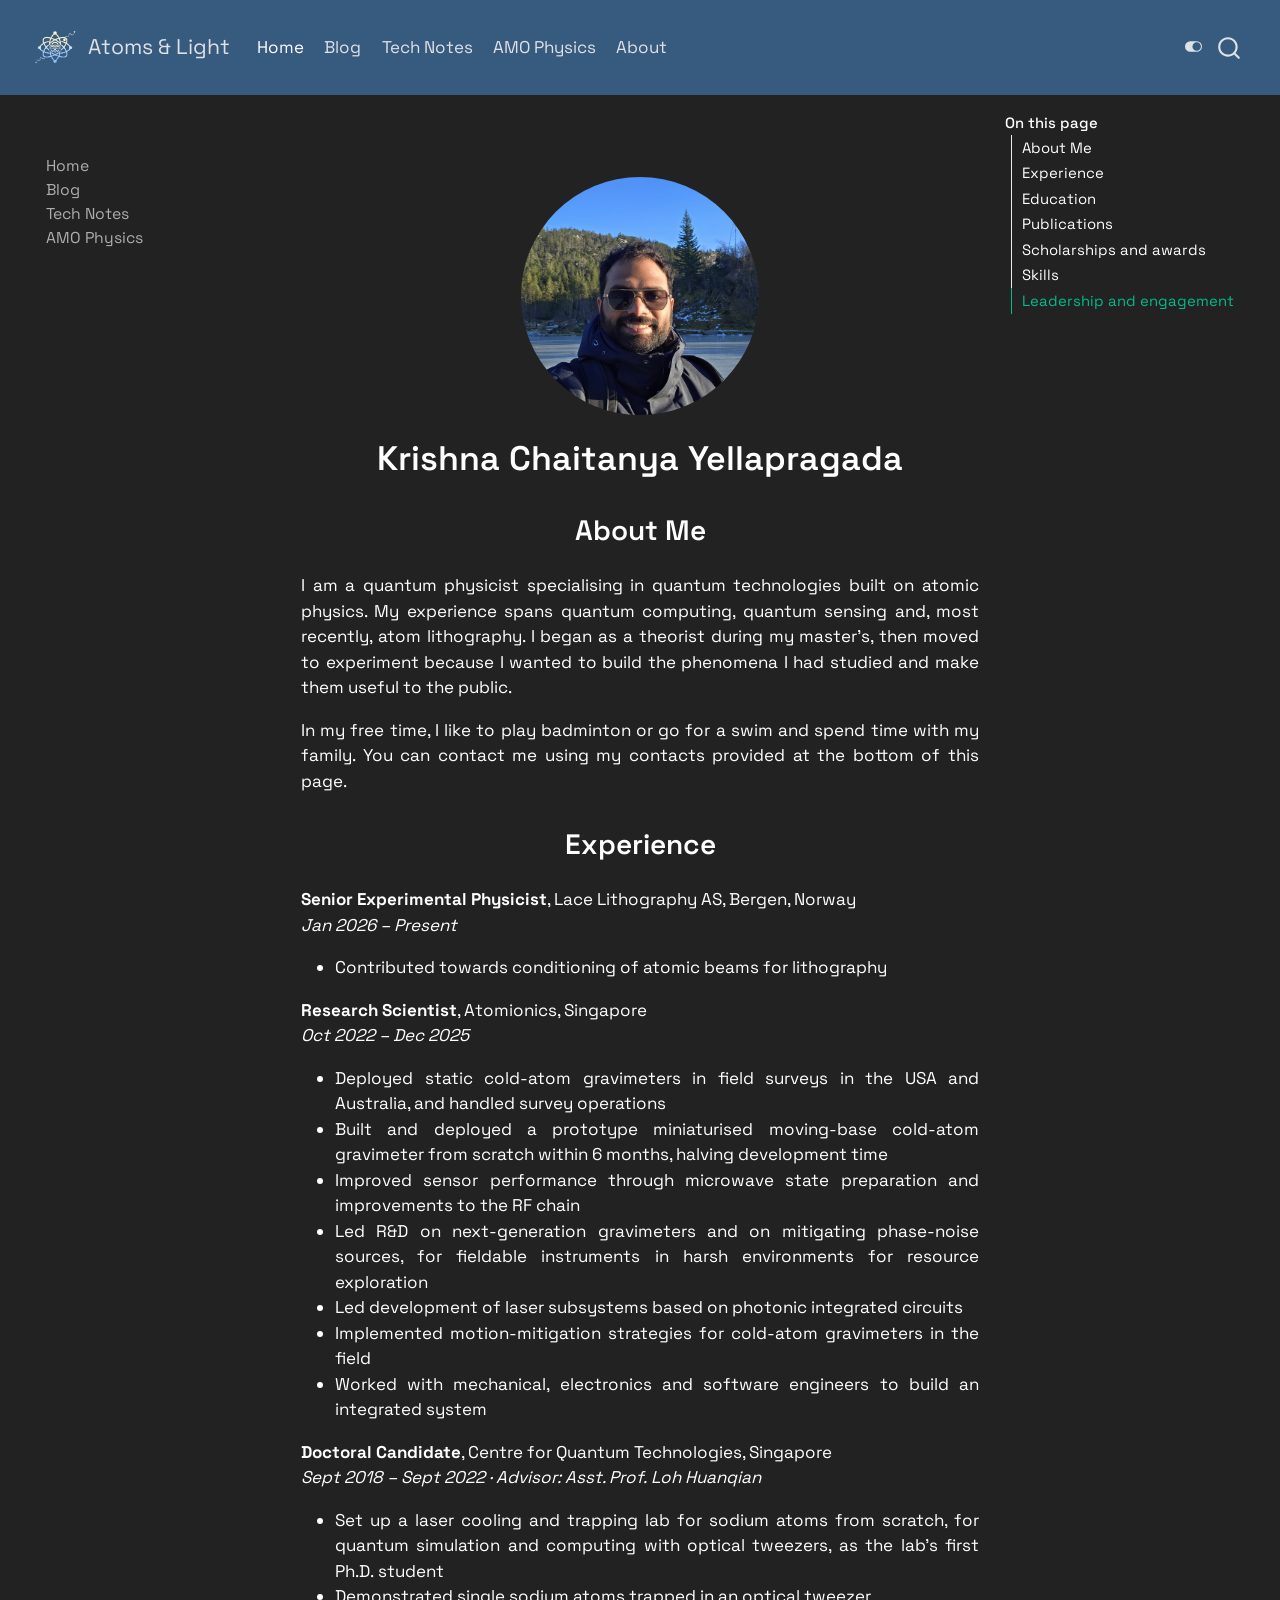
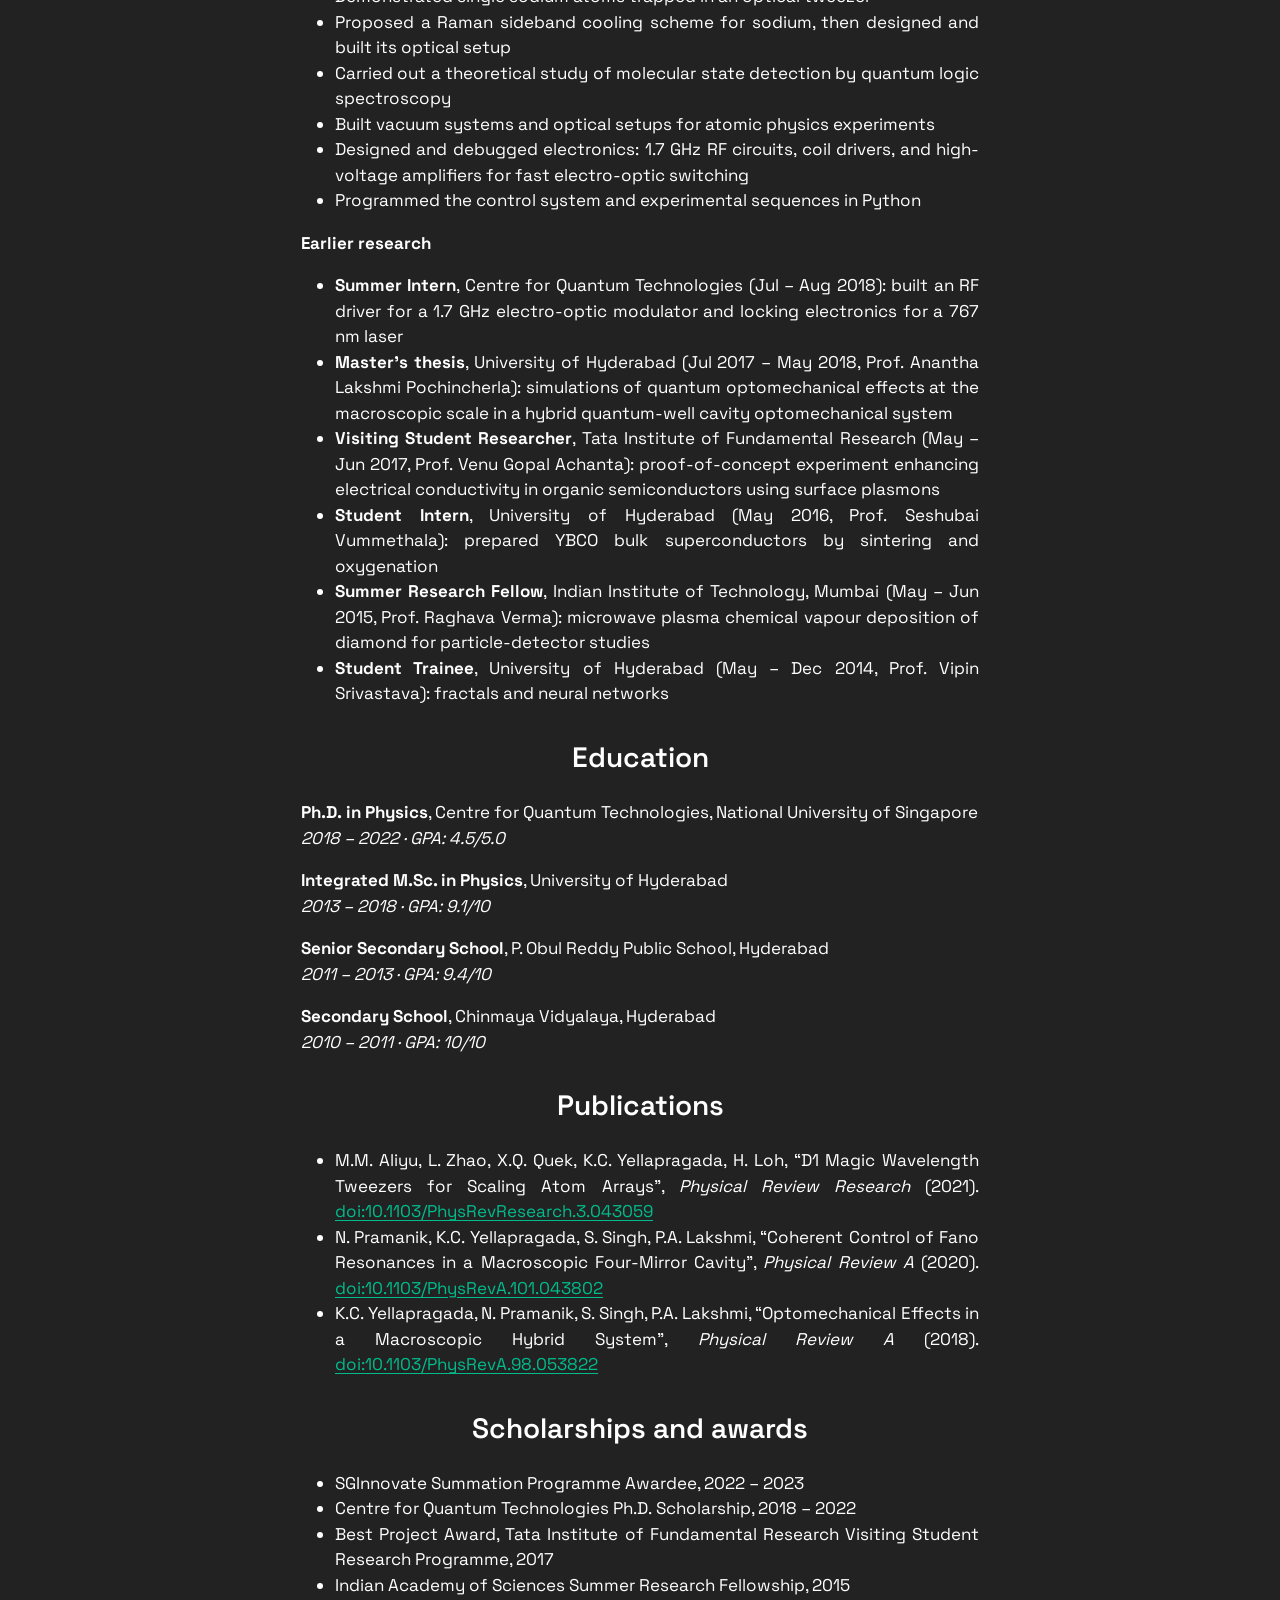
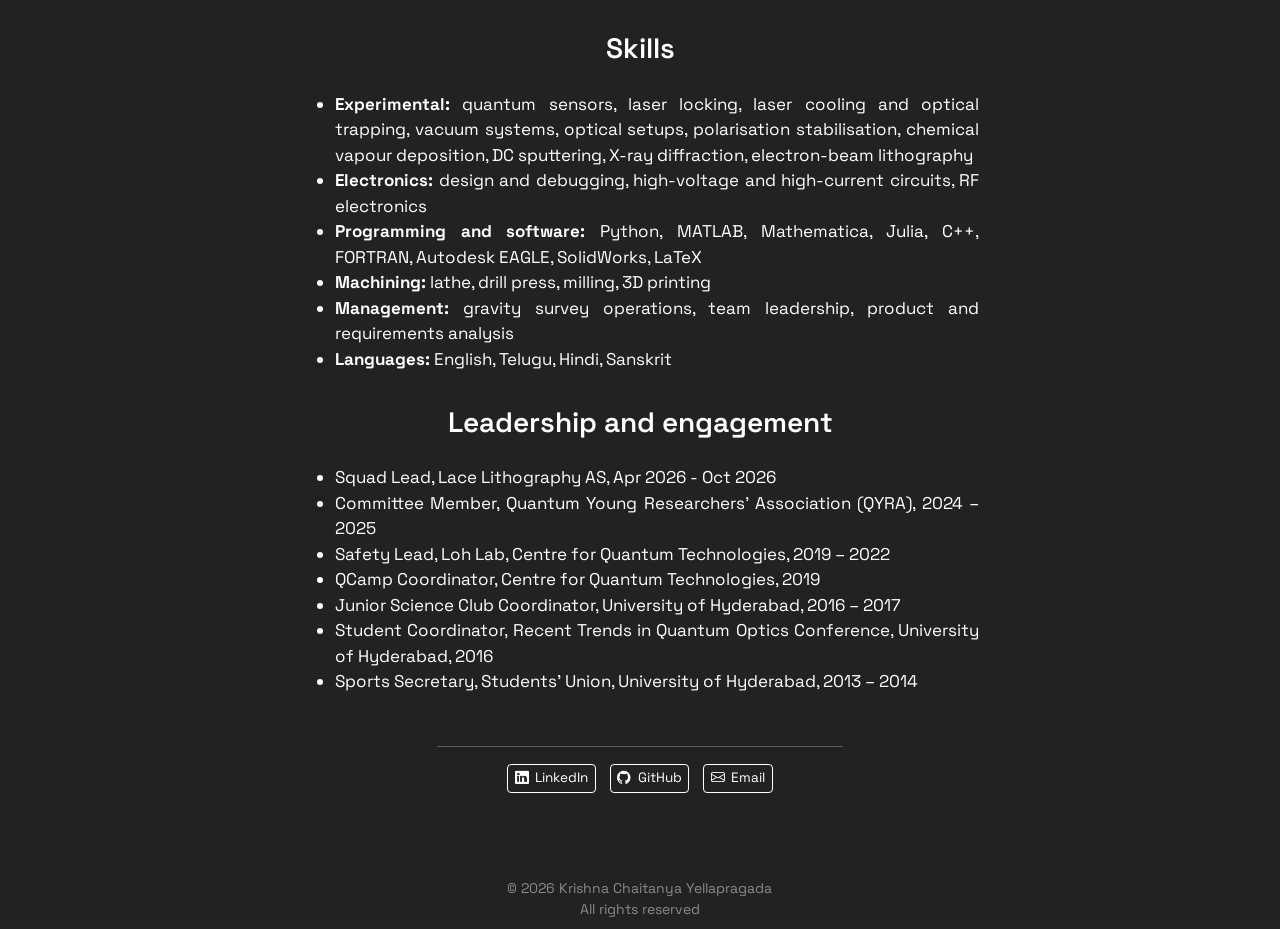
==== commit b0409d76: "better quarto" ====
--- a/docs/about.html
+++ b/docs/about.html
@@ -44,12 +44,10 @@
 <link href="site_libs/quarto-html/tippy.css" rel="stylesheet">
 <link href="site_libs/quarto-html/quarto-syntax-highlighting-64a204ab8560d761af7679ceaba22944.css" rel="stylesheet" class="quarto-color-scheme" id="quarto-text-highlighting-styles">
 <link href="site_libs/quarto-html/quarto-syntax-highlighting-dark-b85bc7c33db8c58e0ec93c3465666fed.css" rel="stylesheet" class="quarto-color-scheme quarto-color-alternate" id="quarto-text-highlighting-styles">
-<link href="site_libs/quarto-html/quarto-syntax-highlighting-64a204ab8560d761af7679ceaba22944.css" rel="stylesheet" class="quarto-color-scheme-extra" id="quarto-text-highlighting-styles">
 <script src="site_libs/bootstrap/bootstrap.min.js"></script>
 <link href="site_libs/bootstrap/bootstrap-icons.css" rel="stylesheet">
 <link href="site_libs/bootstrap/bootstrap-7298a1057d70cbdb7e348c7fbdef6206.min.css" rel="stylesheet" append-hash="true" class="quarto-color-scheme" id="quarto-bootstrap" data-mode="light">
 <link href="site_libs/bootstrap/bootstrap-dark-caebe7de58cbe336b70cd2546ff46225.min.css" rel="stylesheet" append-hash="true" class="quarto-color-scheme quarto-color-alternate" id="quarto-bootstrap" data-mode="dark">
-<link href="site_libs/bootstrap/bootstrap-7298a1057d70cbdb7e348c7fbdef6206.min.css" rel="stylesheet" append-hash="true" class="quarto-color-scheme-extra" id="quarto-bootstrap" data-mode="light">
 <script id="quarto-search-options" type="application/json">{
   "location": "navbar",
   "copy-button": false,
@@ -84,7 +82,7 @@
 <link rel="stylesheet" href="styles.css">
 </head>
 
-<body class="nav-fixed quarto-light"><script id="quarto-html-before-body" type="application/javascript">
+<body class="nav-sidebar floating nav-fixed quarto-dark"><script id="quarto-html-before-body" type="application/javascript">
     const toggleBodyColorMode = (bsSheetEl) => {
       const mode = bsSheetEl.getAttribute("data-mode");
       const bodyEl = window.document.querySelector("body");
@@ -226,10 +224,8 @@
         changeGiscusTheme();
       }
     };
-    const authorPrefersDark = false;
+    const authorPrefersDark = true;
     const darkModeDefault = authorPrefersDark;
-      document.querySelector('link#quarto-text-highlighting-styles.quarto-color-scheme-extra').rel = 'disabled-stylesheet';
-      document.querySelector('link#quarto-bootstrap.quarto-color-scheme-extra').rel = 'disabled-stylesheet';
     let localAlternateSentinel = darkModeDefault ? 'alternate' : 'default';
     // Dark / light mode switch
     window.quartoToggleColorScheme = () => {
@@ -268,7 +264,7 @@
           <div class="collapse navbar-collapse" id="navbarCollapse">
             <ul class="navbar-nav navbar-nav-scroll me-auto">
   <li class="nav-item">
-    <a class="nav-link" href="./index.html"> 
+    <a class="nav-link active" href="./index.html" aria-current="page"> 
 <span class="menu-text">Home</span></a>
   </li>  
   <li class="nav-item">
@@ -276,7 +272,15 @@
 <span class="menu-text">Blog</span></a>
   </li>  
   <li class="nav-item">
-    <a class="nav-link active" href="./about.html" aria-current="page"> 
+    <a class="nav-link" href="./tech_notes.html"> 
+<span class="menu-text">Tech Notes</span></a>
+  </li>  
+  <li class="nav-item">
+    <a class="nav-link" href="./AMO_Physics/index.html"> 
+<span class="menu-text">AMO Physics</span></a>
+  </li>  
+  <li class="nav-item">
+    <a class="nav-link" href="./about.html"> 
 <span class="menu-text">About</span></a>
   </li>  
 </ul>
@@ -286,10 +290,59 @@
 </div>
       </div> <!-- /container-fluid -->
     </nav>
+  <nav class="quarto-secondary-nav">
+    <div class="container-fluid d-flex">
+      <button type="button" class="quarto-btn-toggle btn" data-bs-toggle="collapse" role="button" data-bs-target=".quarto-sidebar-collapse-item" aria-controls="quarto-sidebar" aria-expanded="false" aria-label="Toggle sidebar navigation" onclick="if (window.quartoToggleHeadroom) { window.quartoToggleHeadroom(); }">
+        <i class="bi bi-layout-text-sidebar-reverse"></i>
+      </button>
+        <nav class="quarto-page-breadcrumbs" aria-label="breadcrumb"><ol class="breadcrumb"><li class="breadcrumb-item">Krishna Chaitanya Yellapragada</li></ol></nav>
+        <a class="flex-grow-1" role="navigation" data-bs-toggle="collapse" data-bs-target=".quarto-sidebar-collapse-item" aria-controls="quarto-sidebar" aria-expanded="false" aria-label="Toggle sidebar navigation" onclick="if (window.quartoToggleHeadroom) { window.quartoToggleHeadroom(); }">      
+        </a>
+      <button type="button" class="btn quarto-search-button" aria-label="Search" onclick="window.quartoOpenSearch();">
+        <i class="bi bi-search"></i>
+      </button>
+    </div>
+  </nav>
 </header>
 <!-- content -->
 <div id="quarto-content" class="quarto-container page-columns page-rows-contents page-layout-article page-navbar">
 <!-- sidebar -->
+  <nav id="quarto-sidebar" class="sidebar collapse collapse-horizontal quarto-sidebar-collapse-item sidebar-navigation floating overflow-auto">
+        <div class="mt-2 flex-shrink-0 align-items-center">
+        <div class="sidebar-search">
+        <div id="quarto-search" class="" title="Search"></div>
+        </div>
+        </div>
+    <div class="sidebar-menu-container"> 
+    <ul class="list-unstyled mt-1">
+        <li class="sidebar-item">
+  <div class="sidebar-item-container"> 
+  <a href="./index.html" class="sidebar-item-text sidebar-link">
+ <span class="menu-text">Home</span></a>
+  </div>
+</li>
+        <li class="sidebar-item">
+  <div class="sidebar-item-container"> 
+  <a href="./blogs.html" class="sidebar-item-text sidebar-link">
+ <span class="menu-text">Blog</span></a>
+  </div>
+</li>
+        <li class="sidebar-item">
+  <div class="sidebar-item-container"> 
+  <a href="./tech_notes.html" class="sidebar-item-text sidebar-link">
+ <span class="menu-text">Tech Notes</span></a>
+  </div>
+</li>
+        <li class="sidebar-item">
+  <div class="sidebar-item-container"> 
+  <a href="./AMO_Physics/index.html" class="sidebar-item-text sidebar-link">
+ <span class="menu-text">AMO Physics</span></a>
+  </div>
+</li>
+    </ul>
+    </div>
+</nav>
+<div id="quarto-sidebar-glass" class="quarto-sidebar-collapse-item" data-bs-toggle="collapse" data-bs-target=".quarto-sidebar-collapse-item"></div>
 <!-- margin-sidebar -->
     <div id="quarto-margin-sidebar" class="sidebar margin-sidebar">
         <nav id="TOC" role="doc-toc" class="toc-active">
